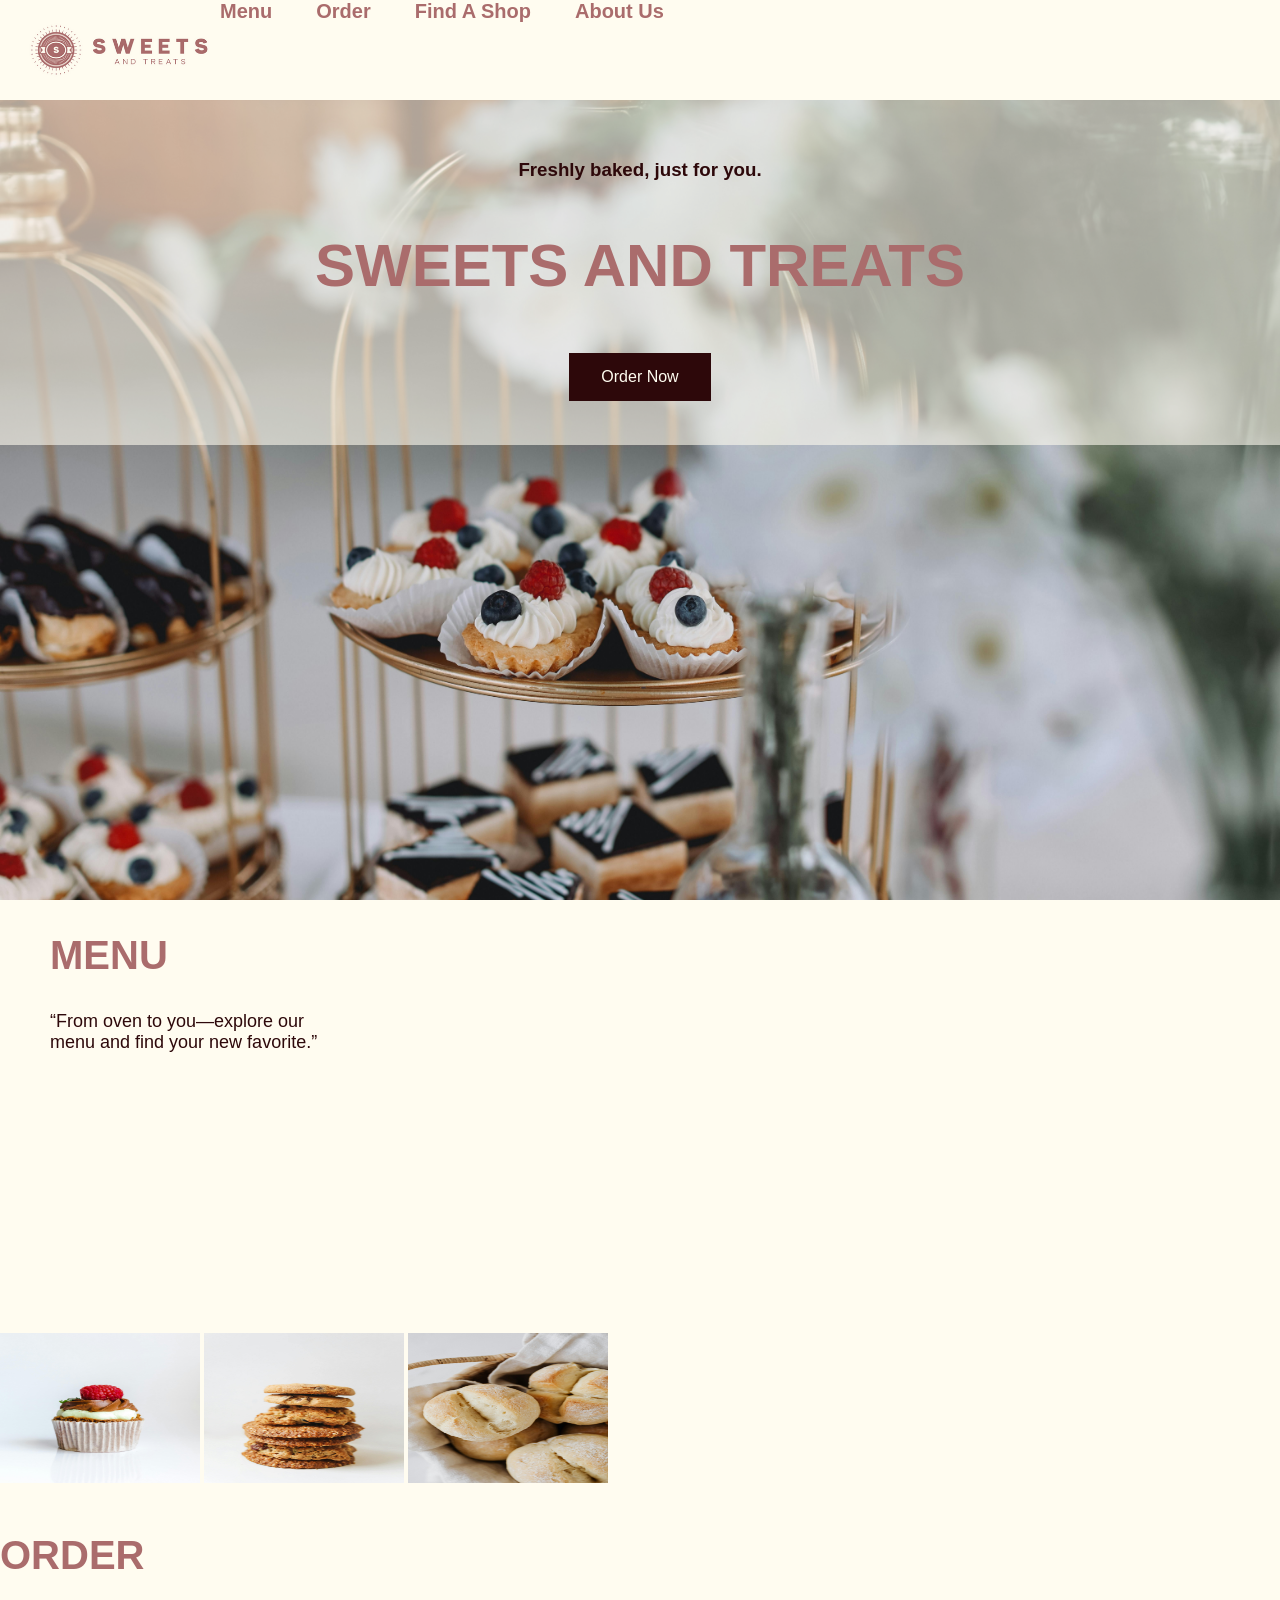
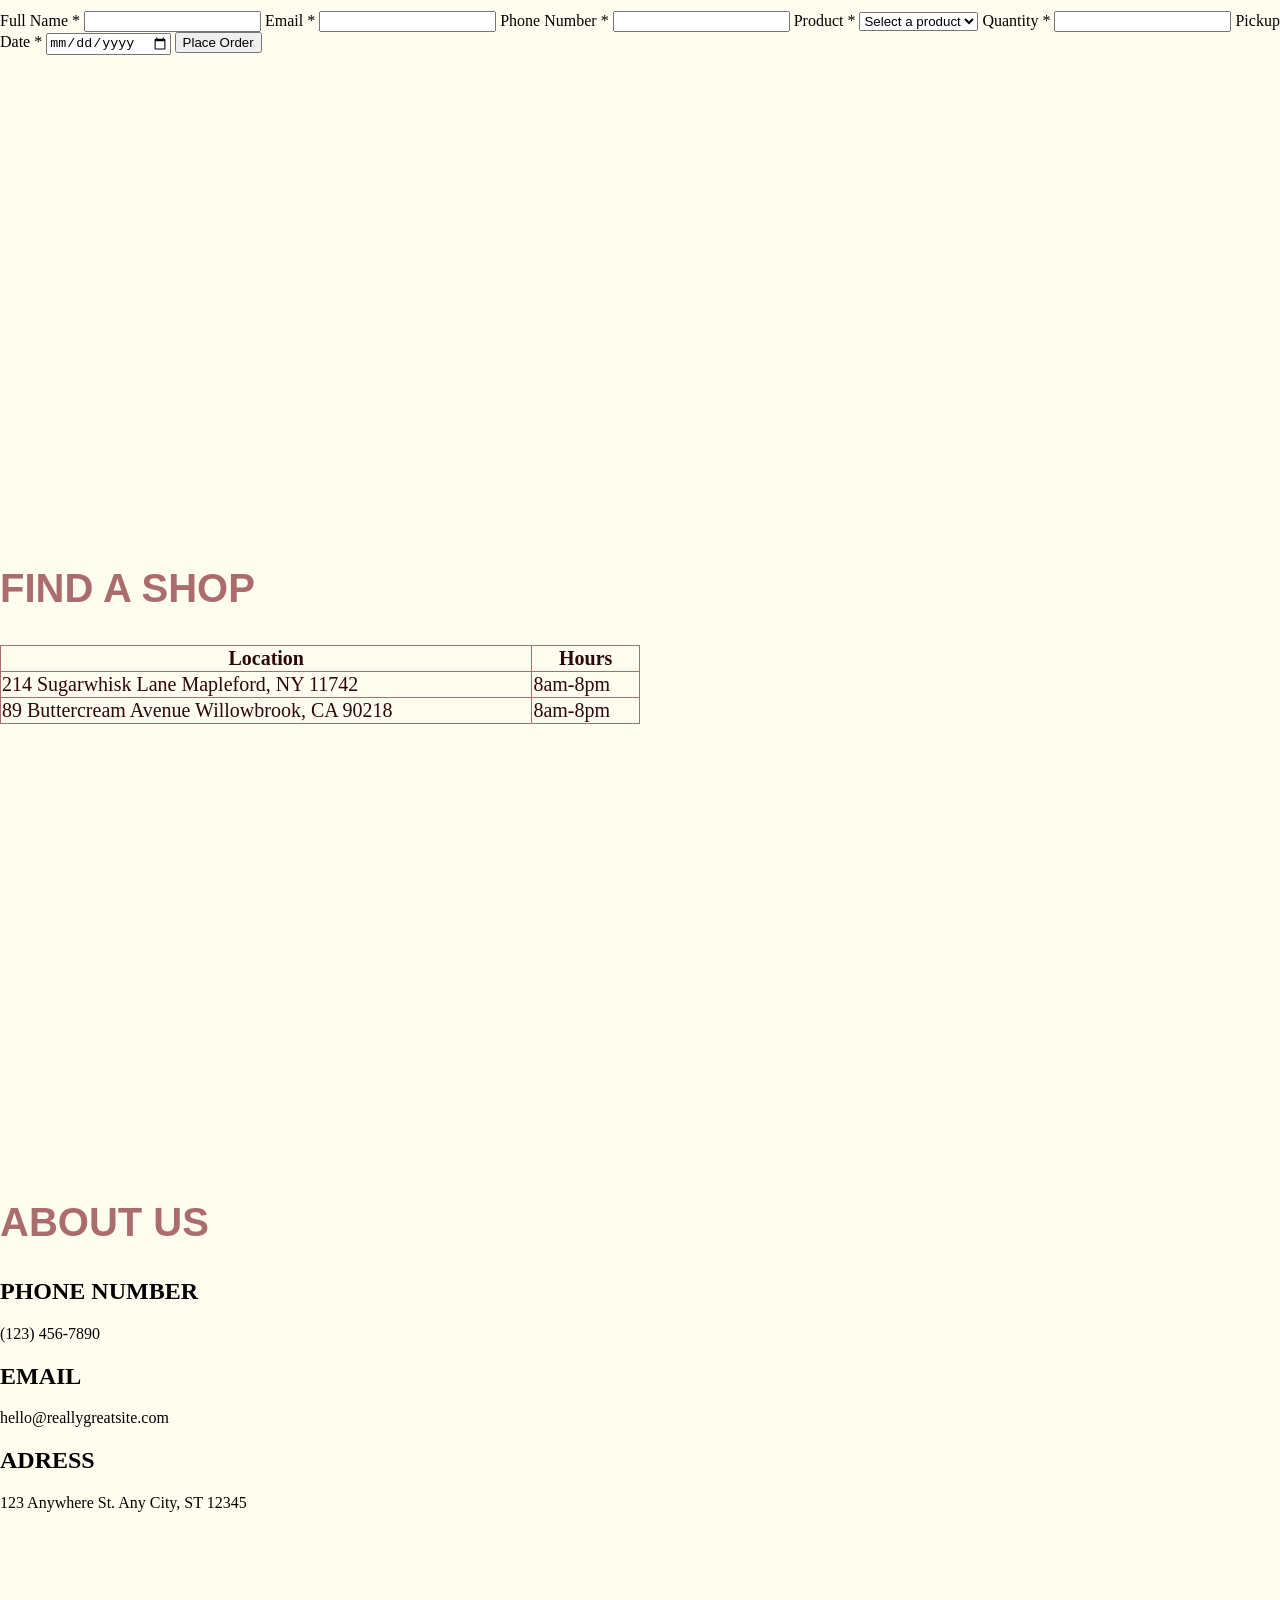
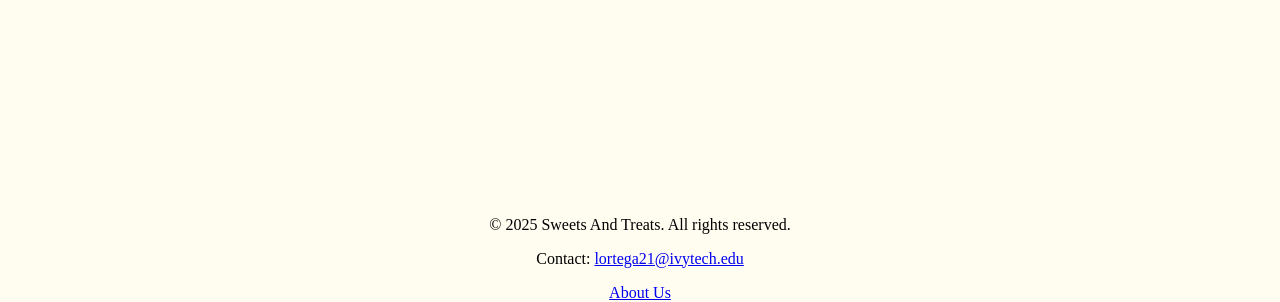
==== index.html @ b0b863c4 "Update index.html" ====
<!DOCTYPE html>
<html>
<head>
   <title>Sweets And Treats</title>
   <link rel="stylesheet" type="text/css" href="styles.css">
   <script src="script.js" defer></script>
</head>
<body>
   <header>
      <nav>
         <div class="topnav">
            <div class="logoContainer">
               <a class="active" href="#home">
                  <img src="logo.png" alt="Sweets and Treats Logo">
               </a>
            </div>
            <div class="navLinks">
               <a href="#menu">Menu</a>
               <a href="#order">Order</a>
               <a href="#shop">Find A Shop</a>
               <a href="#about">About Us</a>
            </div>
         </div> 
      </nav>
   </header>
   <main>
      <div class="homeBackground">
         <div class="homeContent">
            <section id="home" class="home">
               <h3>Freshly baked, just for you.</h3>
               <h1>SWEETS AND TREATS</h1>
               <a href="#order">
                <button type="button">Order Now</button>
               </a>
            </section>
         </div>
      </div>
      <div class="menuBackground">
         <section id="menu" class="menu">
            <div class="menuText">
               <h1>MENU</h1>
               <p>“From oven to you—explore our menu and find your new favorite.”</p>
            </div>
            <div class="imgMenu">
               <img src="cupcake.jpg" alt="Cupcake">
               <img src="cookies.jpg" alt="Cookies">
               <img src="pastries.jpg" alt="Pastries">
            </div>
         </section>
      </div>
      <div class="orderBackground">
         <section id="order" class="order">
            <h1>ORDER</h1>
         <section>
             <form>
               <label>
                  Full Name *
                  <input type="text" id="name" />
                  <small class="error"></small>
              </label>

              <label>
             Email *
             <input type="email" id="email" />
             <small class="error"></small>
              </label>

              <label>
             Phone Number *
             <input type="tel" id="phone" />
             <small class="error"></small>
              </label>

              <label>
             Product *
             <select id="product">
               <option value="">Select a product</option>
               <option value="cake">Cake</option>
               <option value="cupcakes">Cupcakes</option>
               <option value="bread">Bread</option>
             </select>
             <small class="error"></small>
              </label>

              <label>
            Quantity *
             <input type="number" id="quantity" min="1" />
             <small class="error"></small>
              </label>

              <label>
             Pickup Date *
             <input type="date" id="pickupDate" />
             <small class="error"></small>
              </label>

              <button type="submit">Place Order</button>
            </form> 
         </section>
         </section>
      </div>
      <div class="shopBackground">
         <section id="shop" class="shop">
            <h1>FIND A SHOP</h1>
            <table>
              <tr>
                <th>Location</th>
                <th>Hours</th>
              </tr>
              <tr>
                <td>214 Sugarwhisk Lane Mapleford, NY 11742</td>
                <td>8am-8pm</td>
              </tr>
              <tr>
                <td>89 Buttercream Avenue Willowbrook, CA 90218</td>
                <td>8am-8pm</td>
              </tr>
            </table>
         </section>
      </div>
      <div class="aboutBackground">
         <section id="about" class="about">
            <div class="aboutContent">
               <h1>ABOUT US</h1>
               <h2>PHONE NUMBER</h2>
               <p>(123) 456-7890</p>
               <h2>EMAIL</h2>
               <p>hello@reallygreatsite.com</p>
               <h2>ADRESS</h2>
               <p>123 Anywhere St. Any City, ST 12345</p>
            </div>
         </section>
      </div>
   </main>
   <footer>
      <p>&copy; 2025 Sweets And Treats. All rights reserved.</p>
      <p>Contact: <a href="mailto:lortega21@ivytech.edu">lortega21@ivytech.edu</a></p>
      <a href="#about">About Us</a>
   </footer>
</body>
</html>
---- styles.css ----
html, body{
  margin: 0;
  padding: 0;
  background-color: #FFFCF0;
}
.topnav {
  background-color: #FFFCF0;
  overflow: hidden;
  display: flex;
  position: sticky;
  top: 0;
}
.logoContainer{
  margin: 0;
  padding: 0;
  height: 100px;
  width: 200px;
  background-color: #FFFCF0;
}
.logoContainer img {
  width: 100%;
  height: 100%;
  object-fit: contain;
}
.navbarLinks{
  text-align: center;
  background-color: black;
}
.topnav a {
  justify-content: center;
  color: #AA6C6C;
  text-align: center;
  padding: 40px 20px;
  text-decoration: none;
  font-size: 20px;
  font-family: Arial;
  font-weight: bold;
}
.imgMenu img {
  width: 200px;
  height: 150px;
}
h1{
  color: #AA6C6C;
  font-family: Arial;
  font-size: 40px;
}
.homeBackground {
  background-image: url("background.jpg");
  background-repeat: no-repeat;
  background-size: cover;
  height: 800px;
}
.homeContent{
  background-color: RGB(255, 252, 240, 0.6);
  text-align: center;
  padding-top: 40px;
  padding-bottom: 40px;
}
.homeContent h1{
  font-size: 60px;
}
.homeContent h2{
  font-family: Arial;
  color: #AA6C6C;
}
.homeContent h3{
  color: #2D080A;
  font-family: Arial;
}
.homeContent button{
  background-color: #2D080A;
  border: none;
  color: #FFFCF0;
  padding: 15px 32px;
  text-align: center;
  text-decoration: none;
  display: inline-block;
  font-size: 16px;
  margin: 4px 2px;
  cursor: pointer;
}
.menuBackground{
  height: 600px;
  background-color: #FFFCF0;
  display: flex;
  top-margin: 20px;
}
.menuText{
  background-color: #FFFCF0;
  height: 400px;
  width: 300px;
  margin-left: 50px;
}
.menuText p{
  font-size: 18px;
  font-family: arial;
  color: #2D080A;
}
.imgMenu{
  display: inline-block;
}
.orderBackground{
  height: 600px;
  background-color: #FFFCF0;
}
.error {
  color: #c0392b;
  font-size: 0.8rem;
}

.invalid {
  border: 2px solid #c0392b;
}
.shopBackground{
  height: 600px;
  background-color: #FFFCF0;
  align-items: center;
}
table, th, td {
  border: 1px solid #AA6C6C;
  border-collapse: collapse;
}
table{
  width: 50%;
  font-famliy: arial;
  font-size: 20px;
  color: #2D080A;
}
.aboutBackground{
  height: 600px;
  background-color: #FFFCF0;
}
footer{
  text-align: center;
}
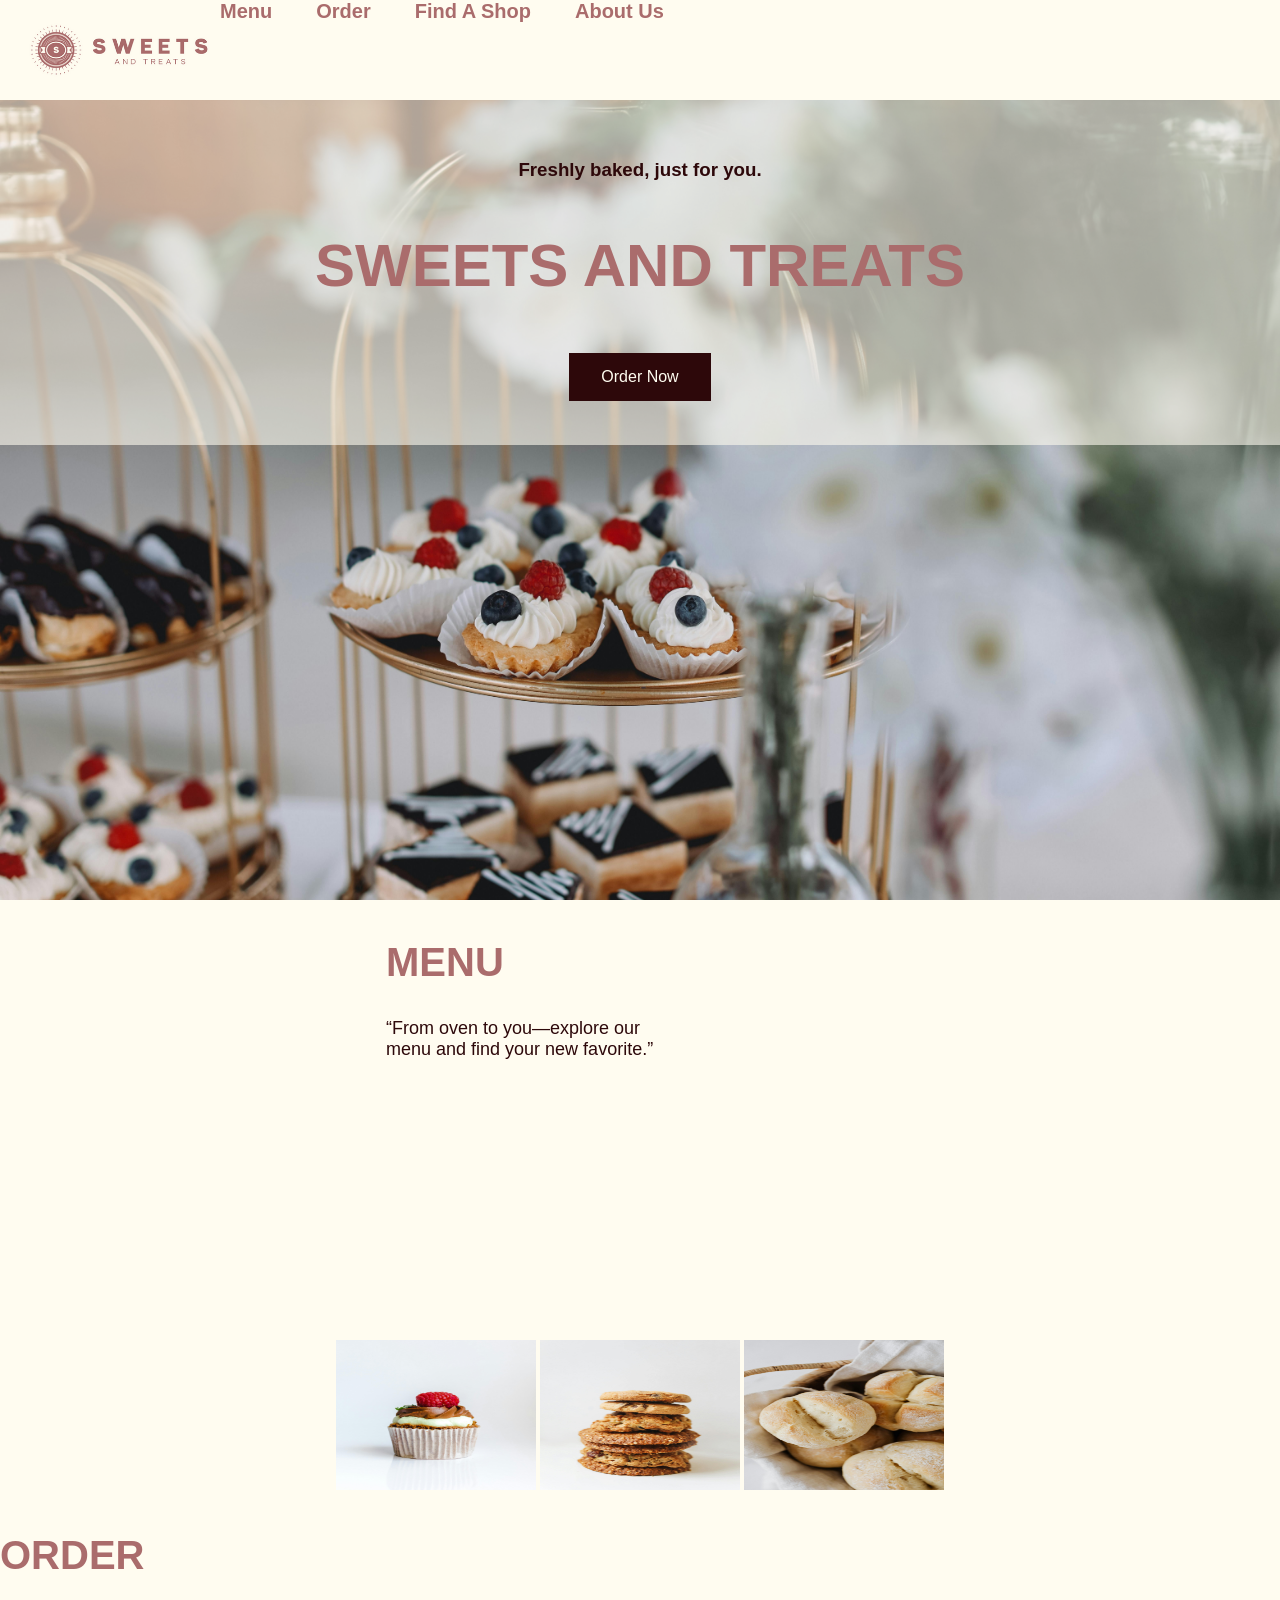
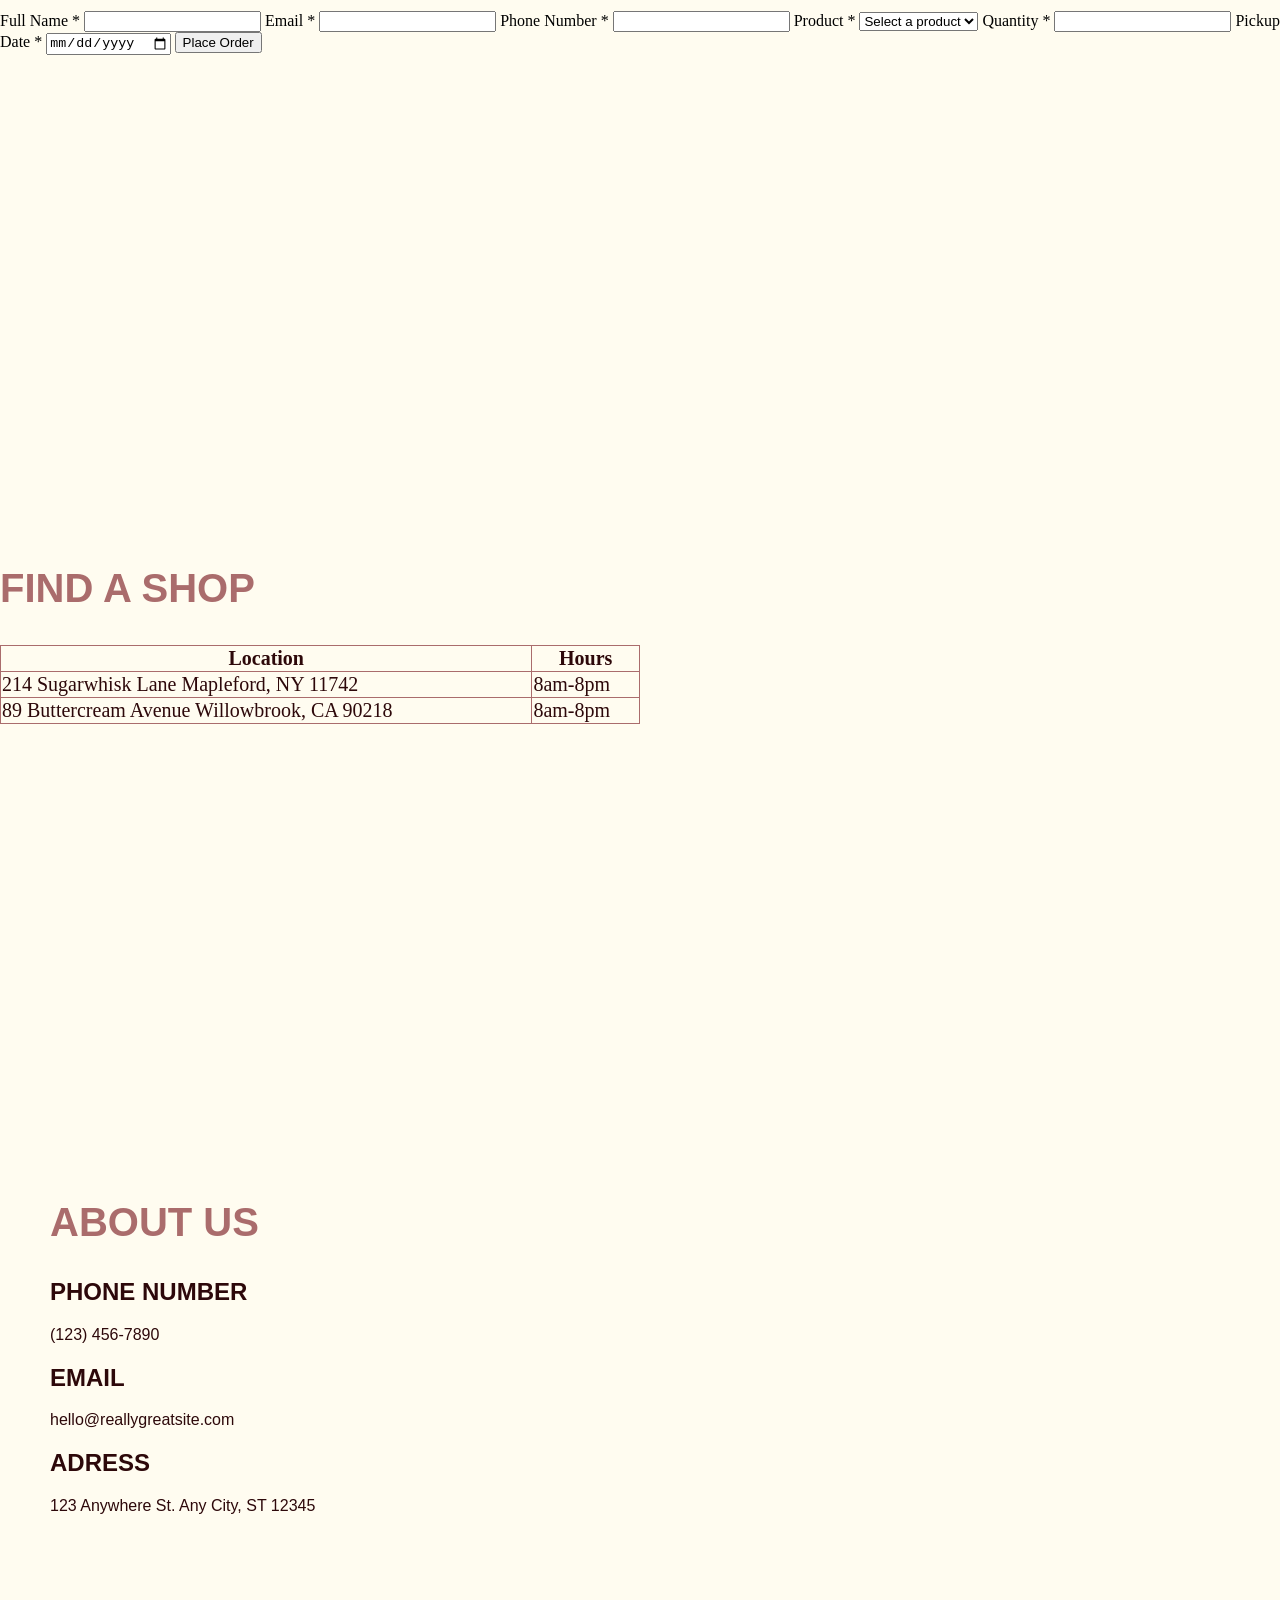
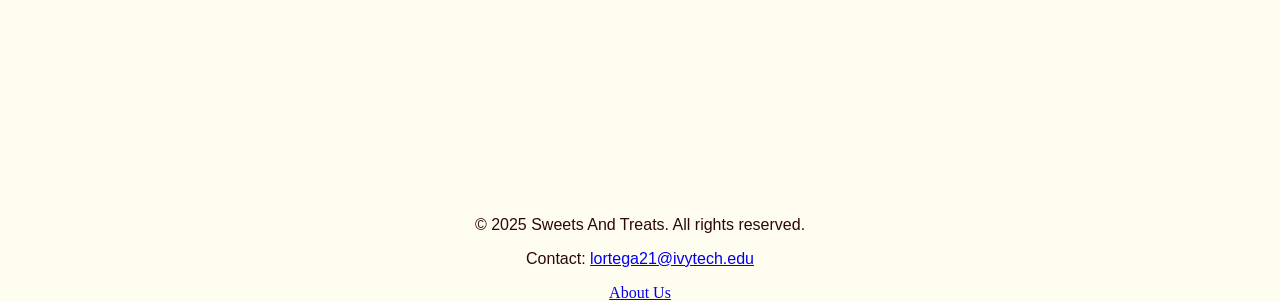
==== commit 1477064e: "Update index.html" ====
--- a/index.html
+++ b/index.html
@@ -49,55 +49,57 @@
          </section>
       </div>
       <div class="orderBackground">
-         <section id="order" class="order">
-            <h1>ORDER</h1>
-         <section>
-             <form>
-               <label>
-                  Full Name *
-                  <input type="text" id="name" />
-                  <small class="error"></small>
-              </label>
+         <div class="orderContent">
+            <section id="order" class="order">
+               <h1>ORDER</h1>
+            <section>
+                <form>
+                  <label>
+                     Full Name *
+                     <input type="text" id="name" />
+                     <small class="error"></small>
+                 </label>
 
-              <label>
-             Email *
-             <input type="email" id="email" />
-             <small class="error"></small>
-              </label>
+                 <label>
+                Email *
+                <input type="email" id="email" />
+                <small class="error"></small>
+                 </label>
 
-              <label>
-             Phone Number *
-             <input type="tel" id="phone" />
-             <small class="error"></small>
-              </label>
+                 <label>
+                Phone Number *
+                <input type="tel" id="phone" />
+                <small class="error"></small>
+                 </label>
 
-              <label>
-             Product *
-             <select id="product">
-               <option value="">Select a product</option>
-               <option value="cake">Cake</option>
-               <option value="cupcakes">Cupcakes</option>
-               <option value="bread">Bread</option>
-             </select>
-             <small class="error"></small>
-              </label>
+                 <label>
+                Product *
+                <select id="product">
+                  <option value="">Select a product</option>
+                  <option value="cake">Cake</option>
+                  <option value="cupcakes">Cupcakes</option>
+                  <option value="bread">Bread</option>
+                </select>
+                <small class="error"></small>
+                 </label>
 
-              <label>
-            Quantity *
-             <input type="number" id="quantity" min="1" />
-             <small class="error"></small>
-              </label>
+                 <label>
+               Quantity *
+                <input type="number" id="quantity" min="1" />
+                <small class="error"></small>
+                 </label>
 
-              <label>
-             Pickup Date *
-             <input type="date" id="pickupDate" />
-             <small class="error"></small>
-              </label>
+                 <label>
+                Pickup Date *
+                <input type="date" id="pickupDate" />
+                <small class="error"></small>
+                 </label>
 
-              <button type="submit">Place Order</button>
-            </form> 
-         </section>
-         </section>
+                 <button type="submit">Place Order</button>
+               </form> 
+            </section>
+            </section>
+         </div>
       </div>
       <div class="shopBackground">
          <section id="shop" class="shop">
--- a/styles.css
+++ b/styles.css
@@ -84,6 +84,8 @@
   height: 600px;
   background-color: #FFFCF0;
   display: flex;
+  justify-content: center;
+  align-items: center;
   top-margin: 20px;
 }
 .menuText{
@@ -131,6 +133,13 @@
   height: 600px;
   background-color: #FFFCF0;
 }
+.aboutContent{
+  margin-left: 50px;
+}
+.aboutContent h2, p{
+  font-family: arial;
+  color: #2D080A;
+}
 footer{
   text-align: center;
 }
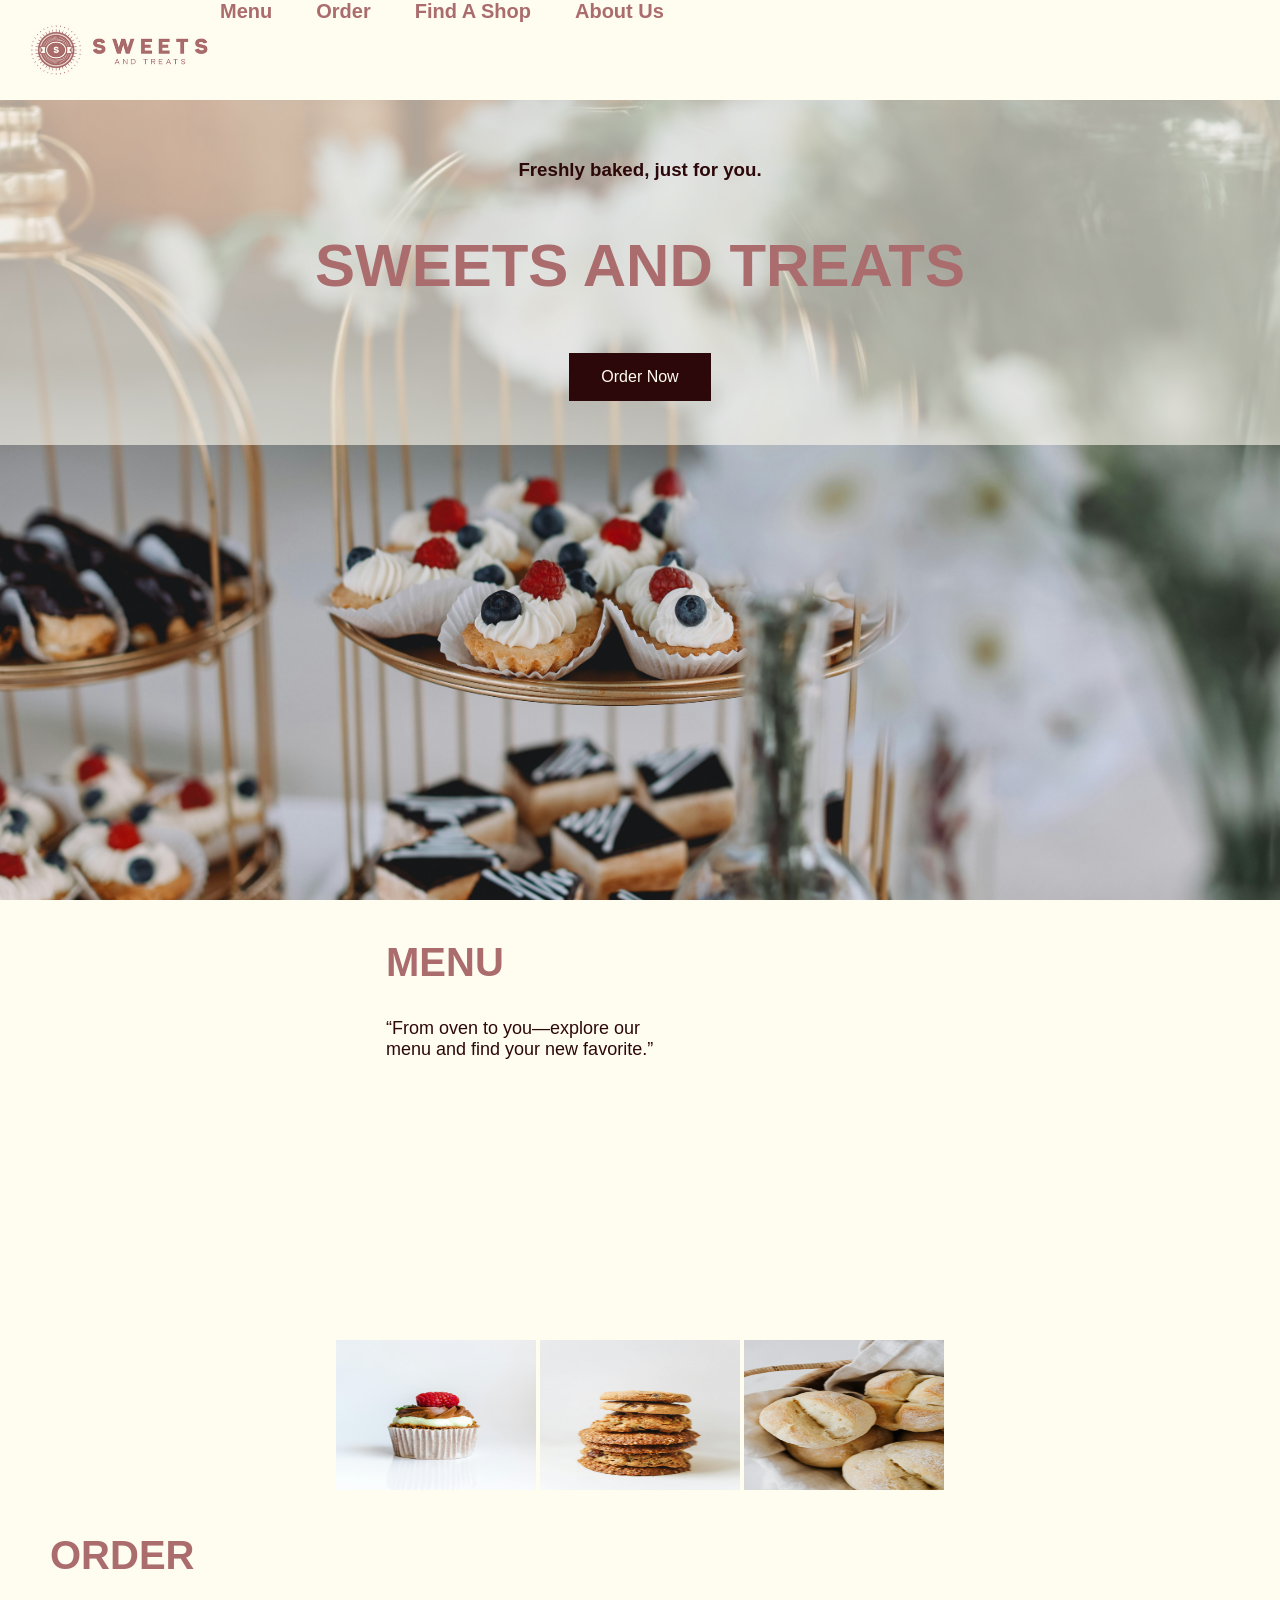
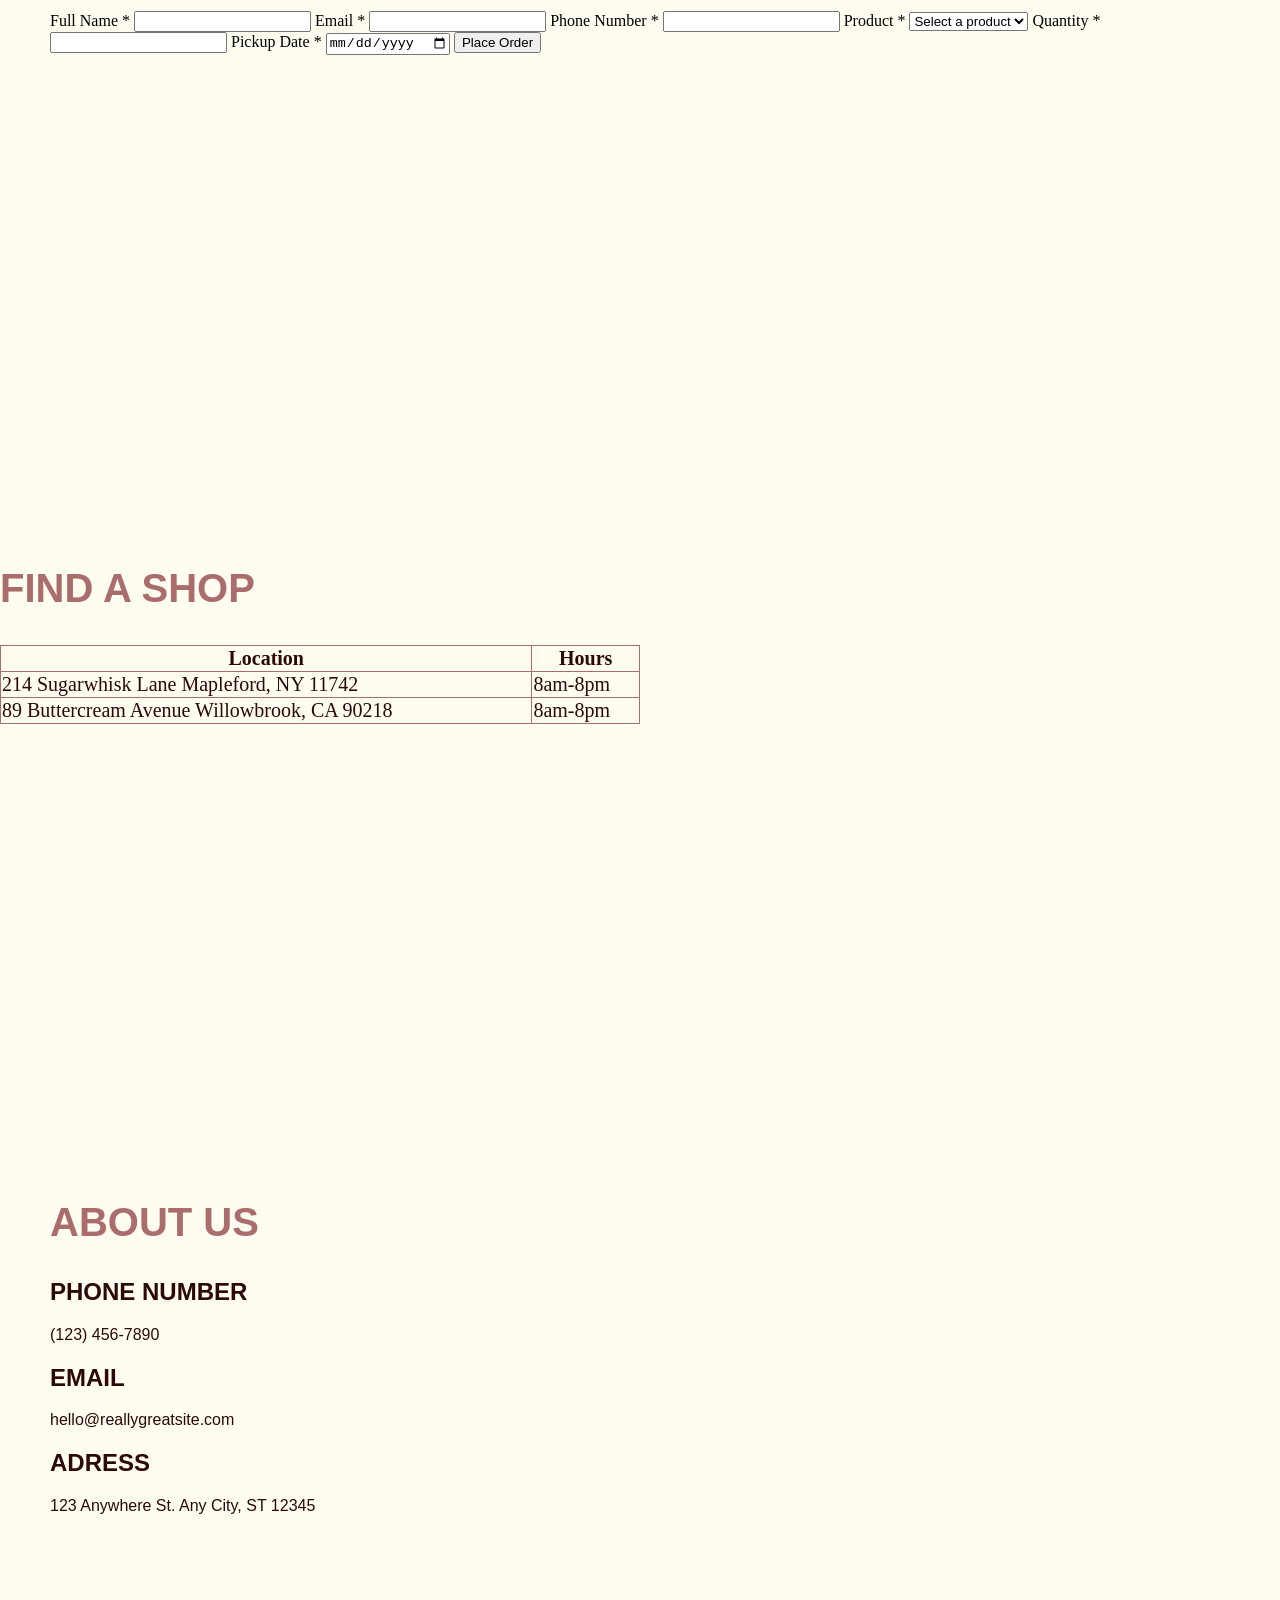
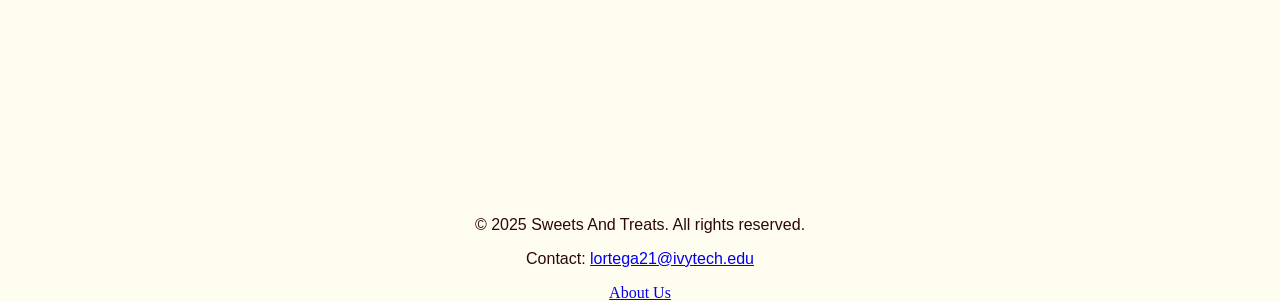
==== commit e2c281d6: "Update index.html" ====
--- a/index.html
+++ b/index.html
@@ -102,23 +102,25 @@
          </div>
       </div>
       <div class="shopBackground">
-         <section id="shop" class="shop">
-            <h1>FIND A SHOP</h1>
-            <table>
-              <tr>
-                <th>Location</th>
-                <th>Hours</th>
-              </tr>
-              <tr>
-                <td>214 Sugarwhisk Lane Mapleford, NY 11742</td>
-                <td>8am-8pm</td>
-              </tr>
-              <tr>
-                <td>89 Buttercream Avenue Willowbrook, CA 90218</td>
-                <td>8am-8pm</td>
-              </tr>
-            </table>
-         </section>
+         <div class="shopContent">
+            <section id="shop" class="shop">
+               <h1>FIND A SHOP</h1>
+               <table>
+                 <tr>
+                   <th>Location</th>
+                   <th>Hours</th>
+                 </tr>
+                 <tr>
+                   <td>214 Sugarwhisk Lane Mapleford, NY 11742</td>
+                   <td>8am-8pm</td>
+                 </tr>
+                 <tr>
+                   <td>89 Buttercream Avenue Willowbrook, CA 90218</td>
+                   <td>8am-8pm</td>
+                 </tr>
+               </table>
+            </section>
+         </div>
       </div>
       <div class="aboutBackground">
          <section id="about" class="about">
--- a/styles.css
+++ b/styles.css
@@ -106,6 +106,9 @@
   height: 600px;
   background-color: #FFFCF0;
 }
+.orderContent{
+  margin-left: 50px;
+}
 .error {
   color: #c0392b;
   font-size: 0.8rem;
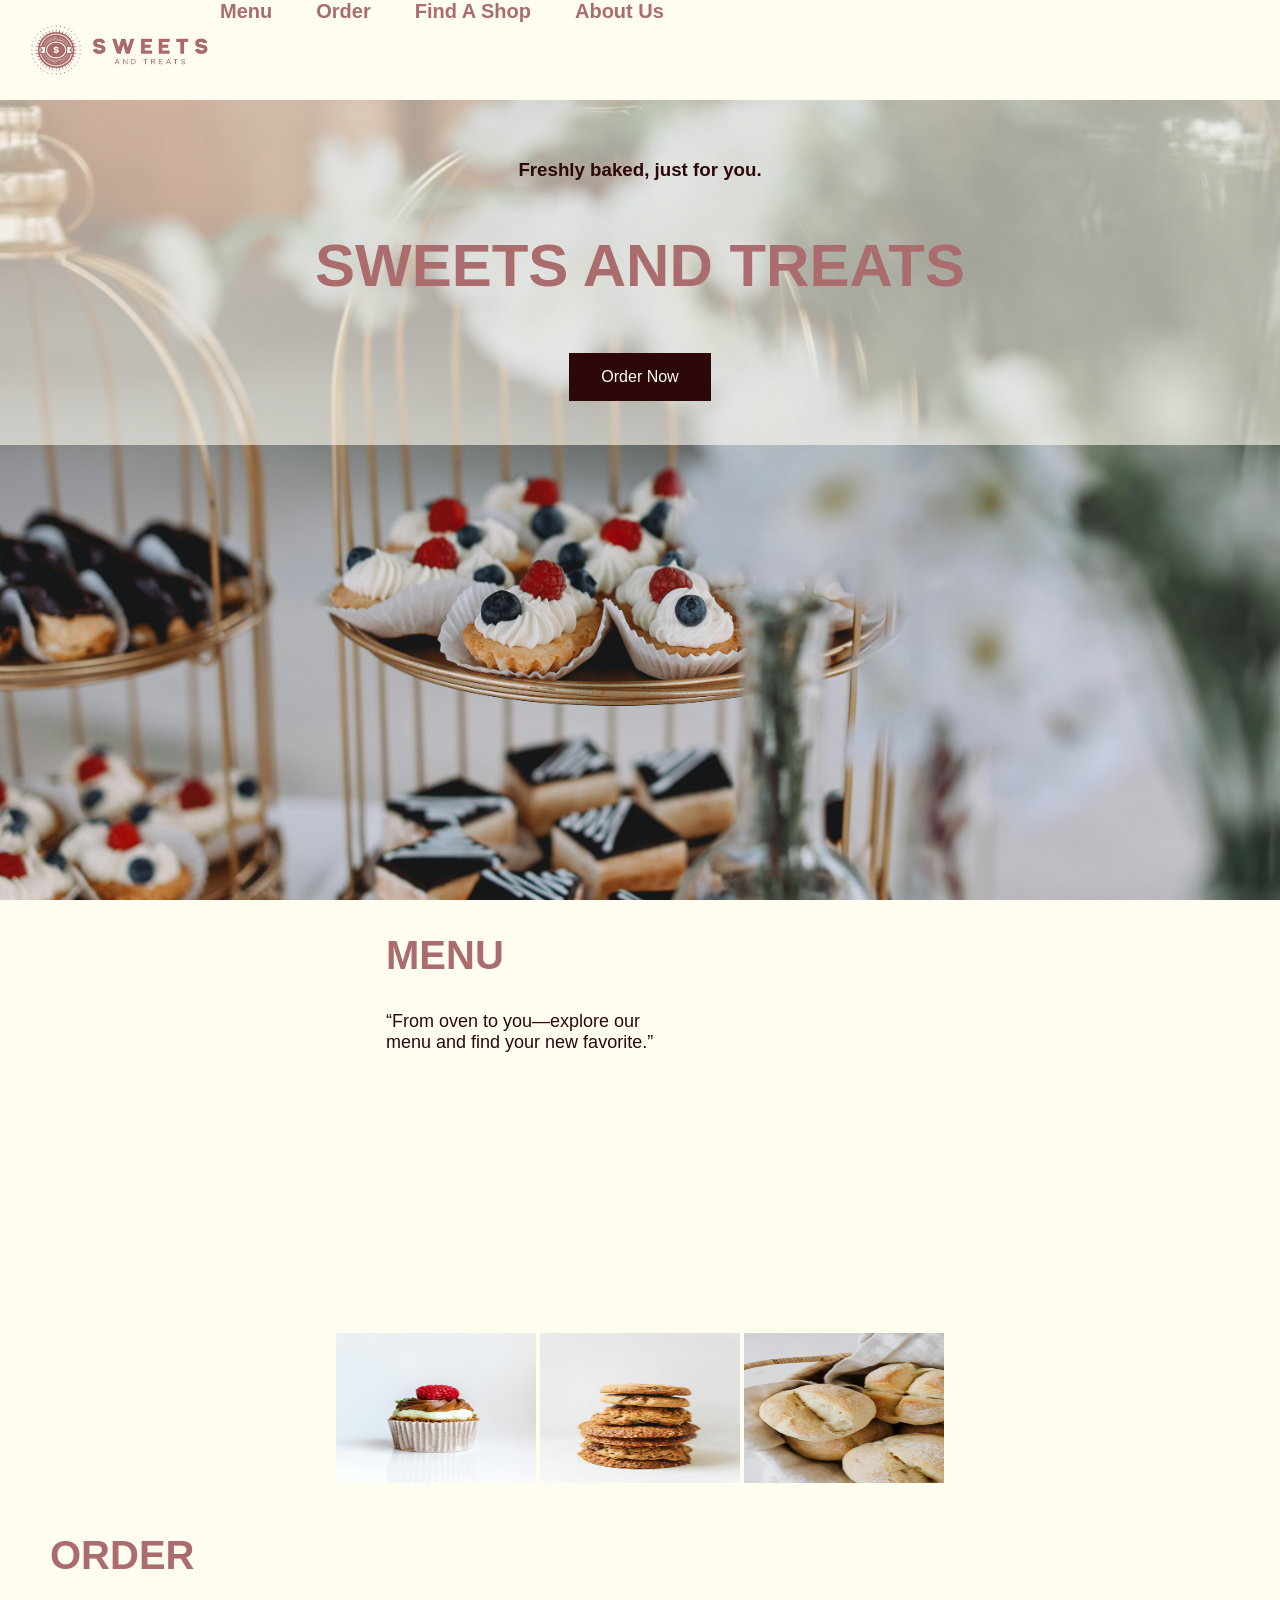
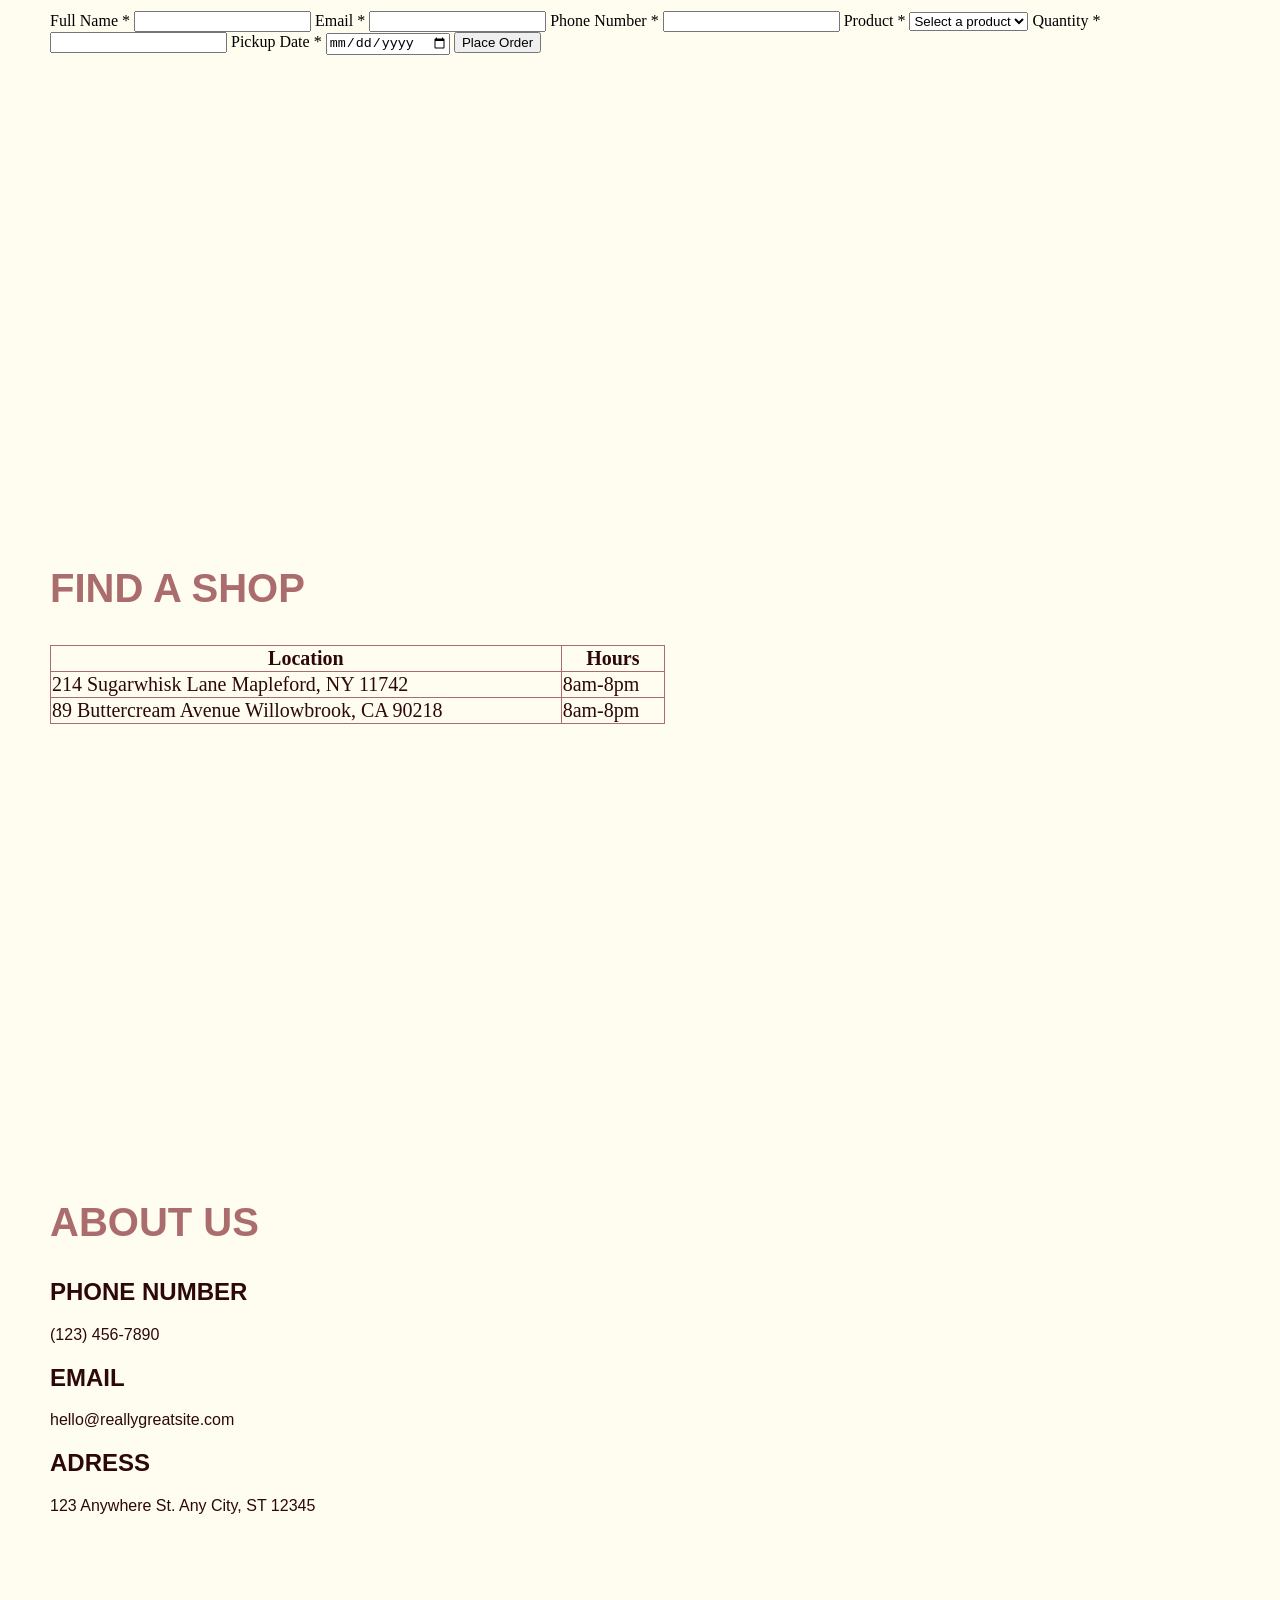
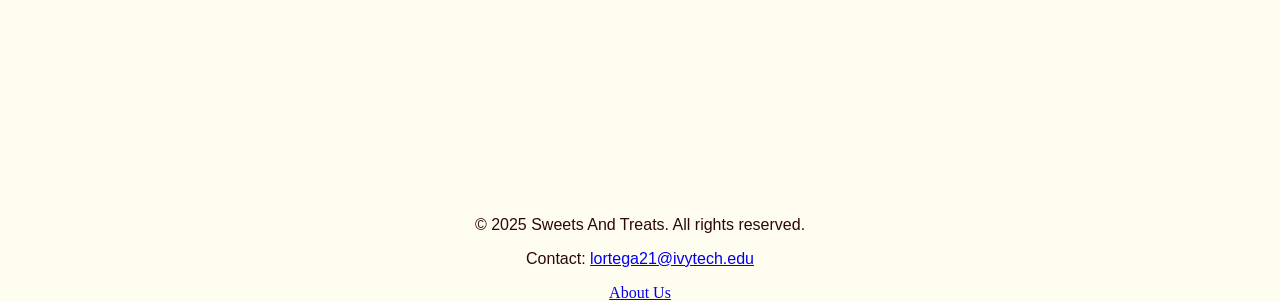
==== commit 724729ba: "Update index.html" ====
--- a/index.html
+++ b/index.html
@@ -54,26 +54,19 @@
                <h1>ORDER</h1>
             <section>
                 <form>
-                  <label>
-                     Full Name *
-                     <input type="text" id="name" />
-                     <small class="error"></small>
-                 </label>
-
-                 <label>
-                Email *
-                <input type="email" id="email" />
-                <small class="error"></small>
-                 </label>
-
-                 <label>
-                Phone Number *
+                  <label>Full Name *</label>
+                  <input type="text" id="name" />
+                  <small class="error"></small>
+                 
+                 <label>Email *</label>
+                  <input type="email" id="email" />
+                  <small class="error"></small>
+                
+                 <label>Phone Number *</label>
                 <input type="tel" id="phone" />
                 <small class="error"></small>
-                 </label>
-
-                 <label>
-                Product *
+                 
+                 <label>Product *</label>
                 <select id="product">
                   <option value="">Select a product</option>
                   <option value="cake">Cake</option>
@@ -81,19 +74,14 @@
                   <option value="bread">Bread</option>
                 </select>
                 <small class="error"></small>
-                 </label>
-
-                 <label>
-               Quantity *
+                 
+                 <label>Quantity *</label>
                 <input type="number" id="quantity" min="1" />
                 <small class="error"></small>
-                 </label>
 
-                 <label>
-                Pickup Date *
+                 <label>Pickup Date *</label>
                 <input type="date" id="pickupDate" />
                 <small class="error"></small>
-                 </label>
 
                  <button type="submit">Place Order</button>
                </form> 
--- a/styles.css
+++ b/styles.css
@@ -85,7 +85,6 @@
   background-color: #FFFCF0;
   display: flex;
   justify-content: center;
-  align-items: center;
   top-margin: 20px;
 }
 .menuText{
@@ -122,6 +121,9 @@
   background-color: #FFFCF0;
   align-items: center;
 }
+.shopContent{
+  margin-left: 50px;
+}
 table, th, td {
   border: 1px solid #AA6C6C;
   border-collapse: collapse;
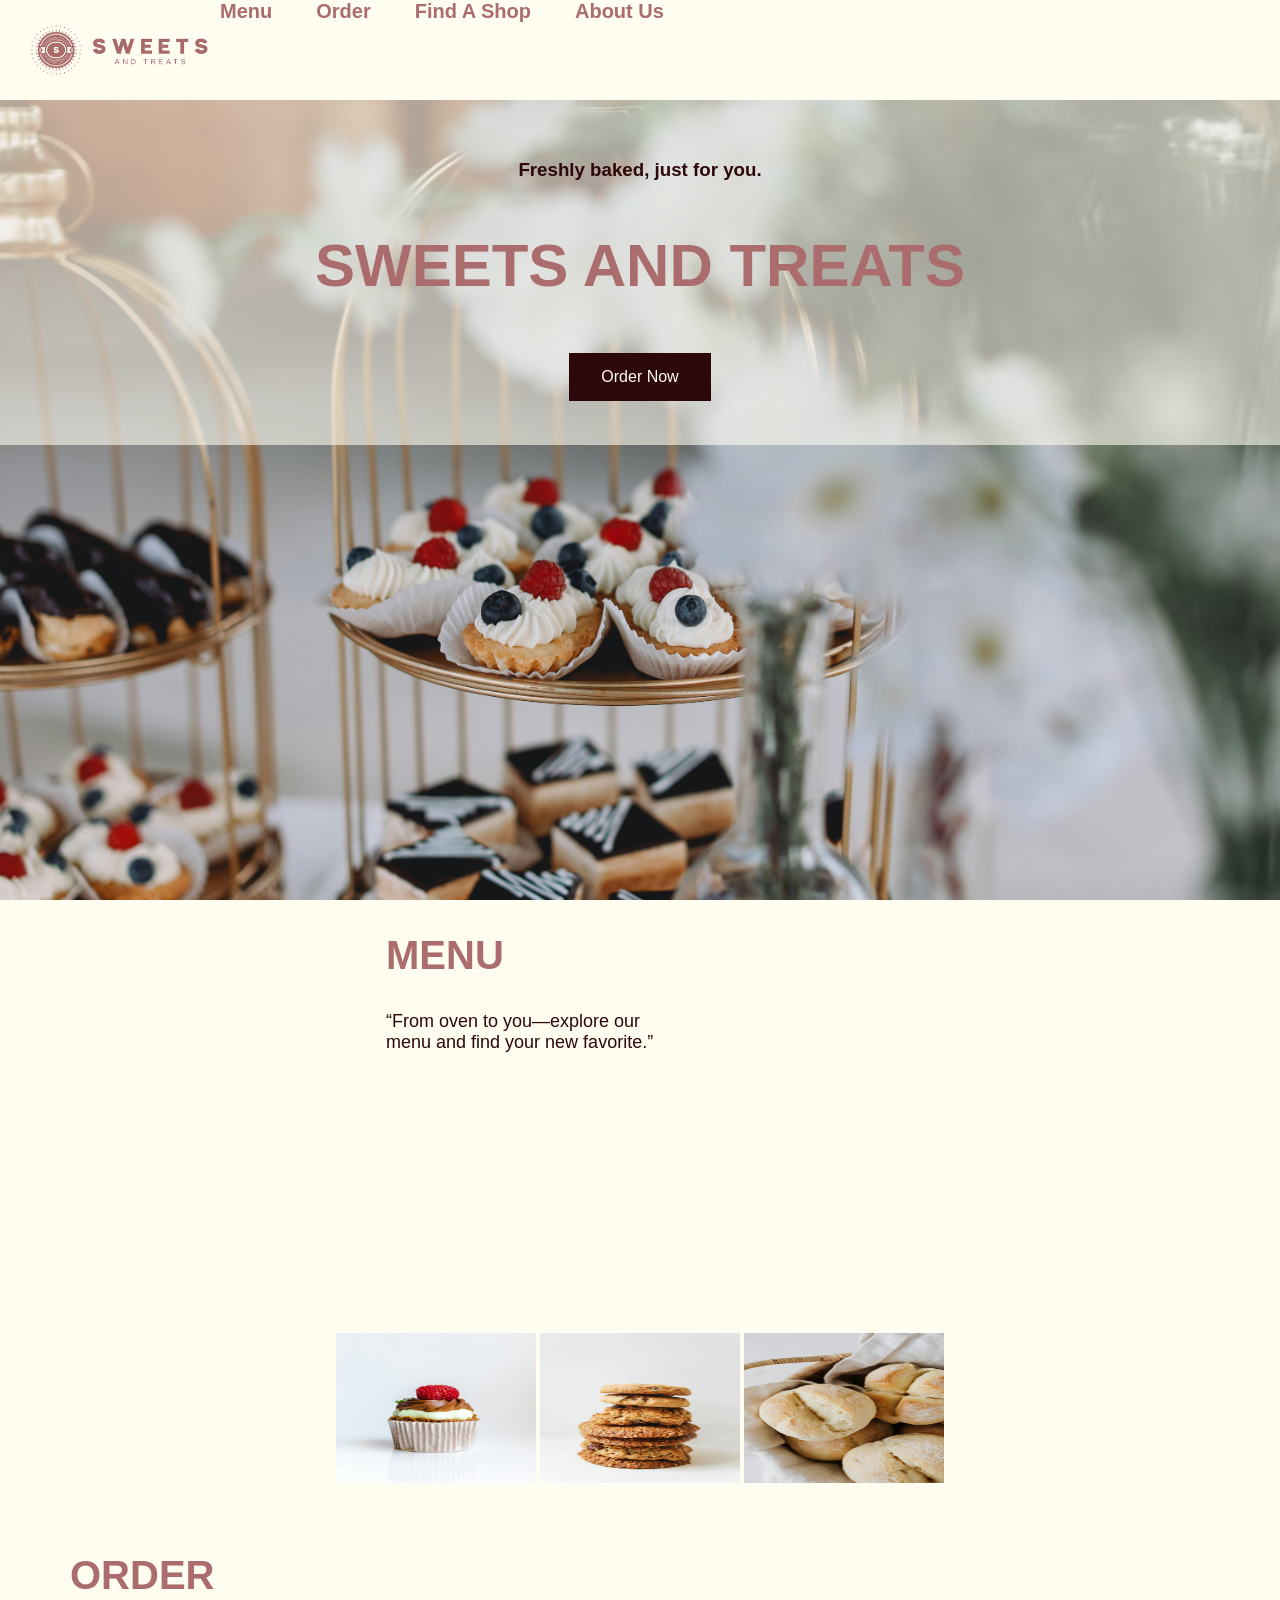
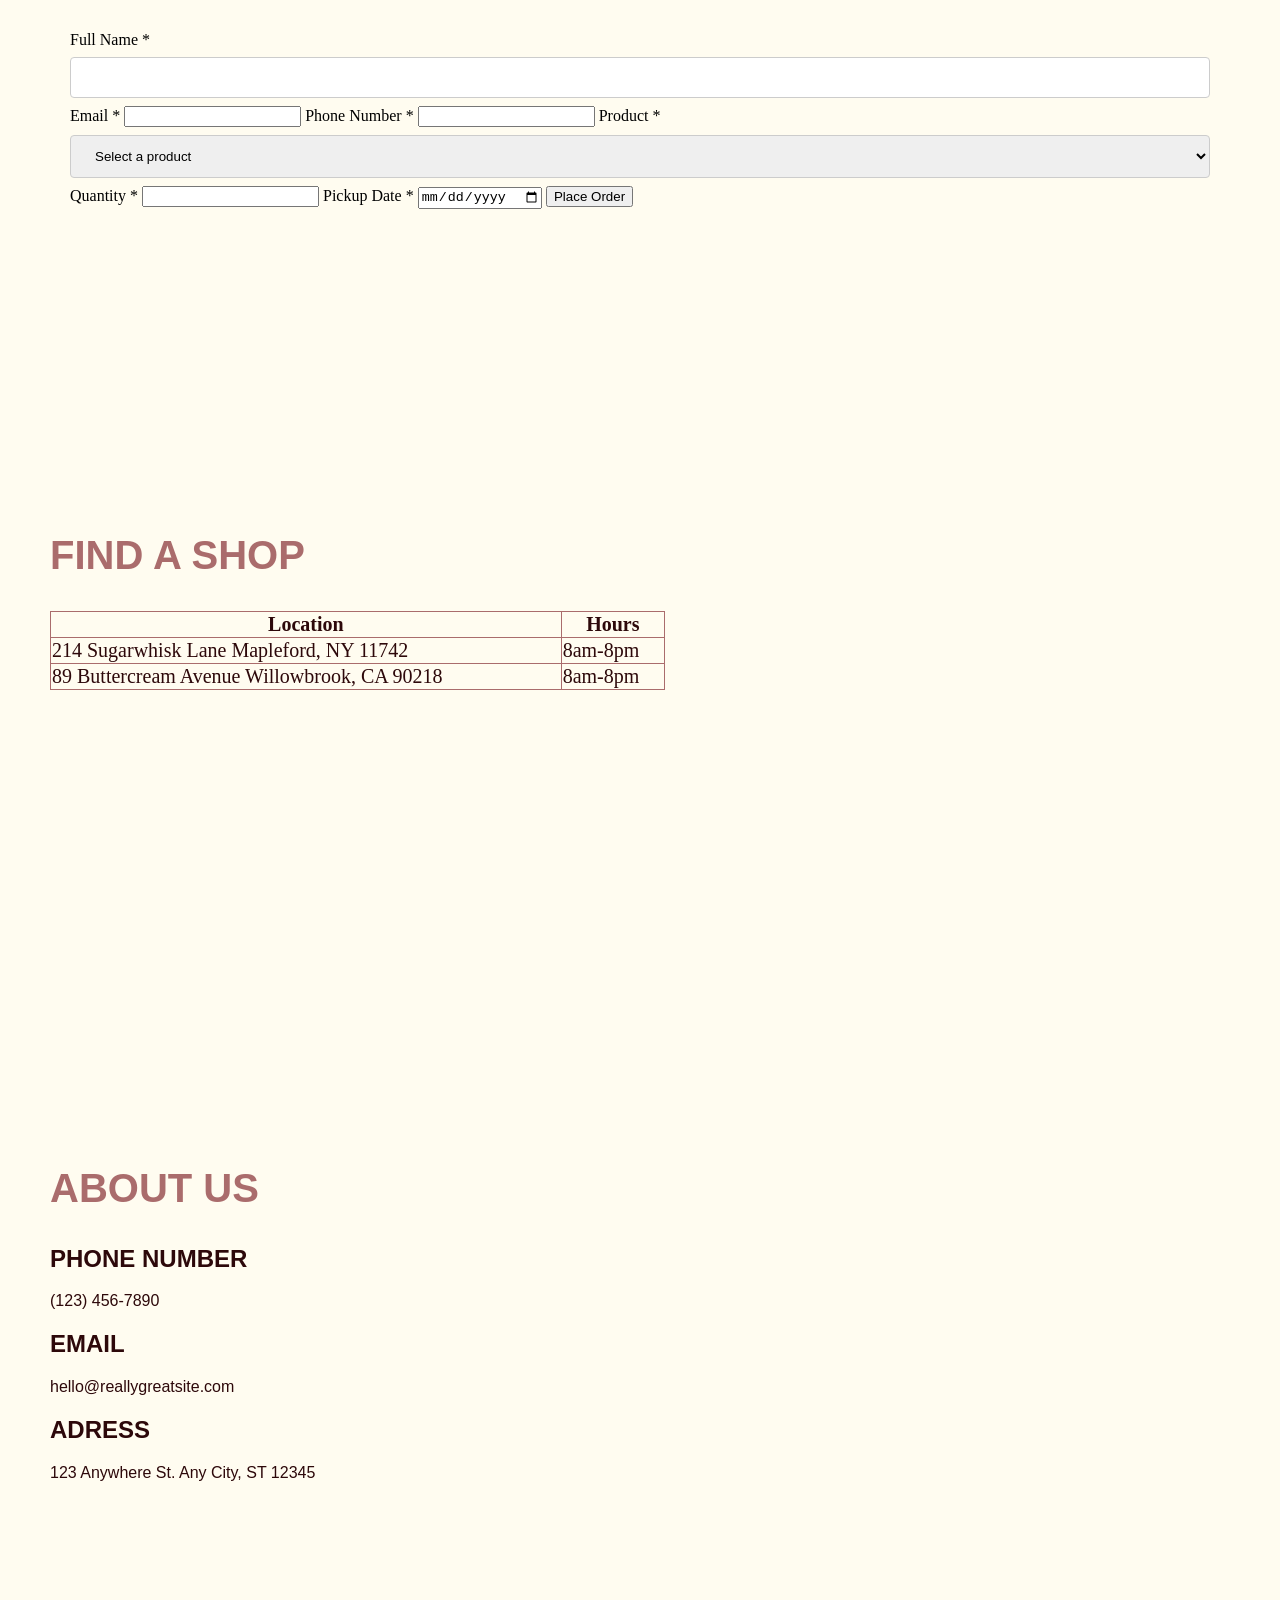
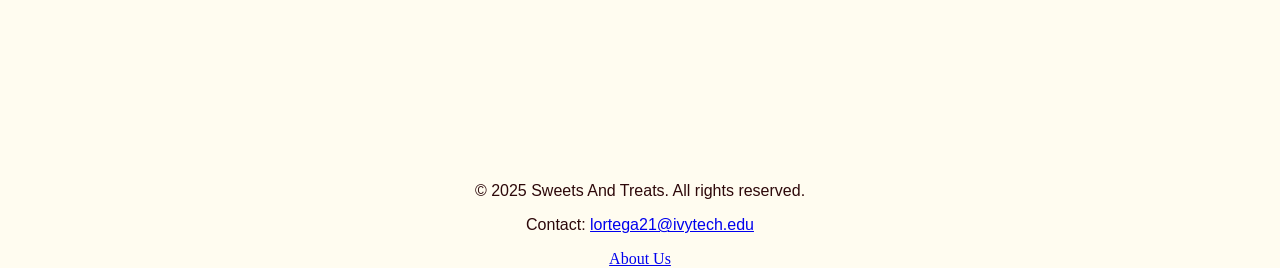
==== commit 538df6f7: "Update index.html" ====
--- a/index.html
+++ b/index.html
@@ -55,35 +55,35 @@
             <section>
                 <form>
                   <label>Full Name *</label>
-                  <input type="text" id="name" />
+                  <input type="text" id="name"/>
+                  <small class="error"></small>
+                   
+                  <label>Email *</label>
+                  <input type="email" id="email"/>
+                  <small class="error"></small>
+                
+                  <label>Phone Number *</label>
+                  <input type="tel" id="phone"/>
                   <small class="error"></small>
                  
-                 <label>Email *</label>
-                  <input type="email" id="email" />
+                  <label>Product *</label>
+                  <select id="product">
+                     <option value="">Select a product</option>
+                     <option value="cake">Cake</option>
+                     <option value="cupcakes">Cupcakes</option>
+                     <option value="bread">Bread</option>
+                  </select>
                   <small class="error"></small>
-                
-                 <label>Phone Number *</label>
-                <input type="tel" id="phone" />
-                <small class="error"></small>
                  
-                 <label>Product *</label>
-                <select id="product">
-                  <option value="">Select a product</option>
-                  <option value="cake">Cake</option>
-                  <option value="cupcakes">Cupcakes</option>
-                  <option value="bread">Bread</option>
-                </select>
-                <small class="error"></small>
-                 
-                 <label>Quantity *</label>
-                <input type="number" id="quantity" min="1" />
-                <small class="error"></small>
+                  <label>Quantity *</label>
+                  <input type="number" id="quantity" min="1"/>
+                  <small class="error"></small>
 
-                 <label>Pickup Date *</label>
-                <input type="date" id="pickupDate" />
-                <small class="error"></small>
+                  <label>Pickup Date *</label>
+                  <input type="date" id="pickupDate"/>
+                  <small class="error"></small>
 
-                 <button type="submit">Place Order</button>
+                  <button type="submit">Place Order</button>
                </form> 
             </section>
             </section>
--- a/styles.css
+++ b/styles.css
@@ -107,12 +107,32 @@
 }
 .orderContent{
   margin-left: 50px;
+  margin-right: 50px;
+  padding: 20px;
+}
+input[type=text], select {
+  width: 100%;
+  padding: 12px 20px;
+  margin: 8px 0;
+  display: block;
+  border: 1px solid #ccc;
+  border-radius: 4px;
+  box-sizing: border-box;
+}
+input[type=submit] {
+  width: 100%;
+  background-color: #2D080A;
+  color: #FFFCF0;
+  padding: 14px 20px;
+  margin: 8px 0;
+  border: none;
+  border-radius: 4px;
+  cursor: pointer;
 }
 .error {
   color: #c0392b;
   font-size: 0.8rem;
 }
-
 .invalid {
   border: 2px solid #c0392b;
 }
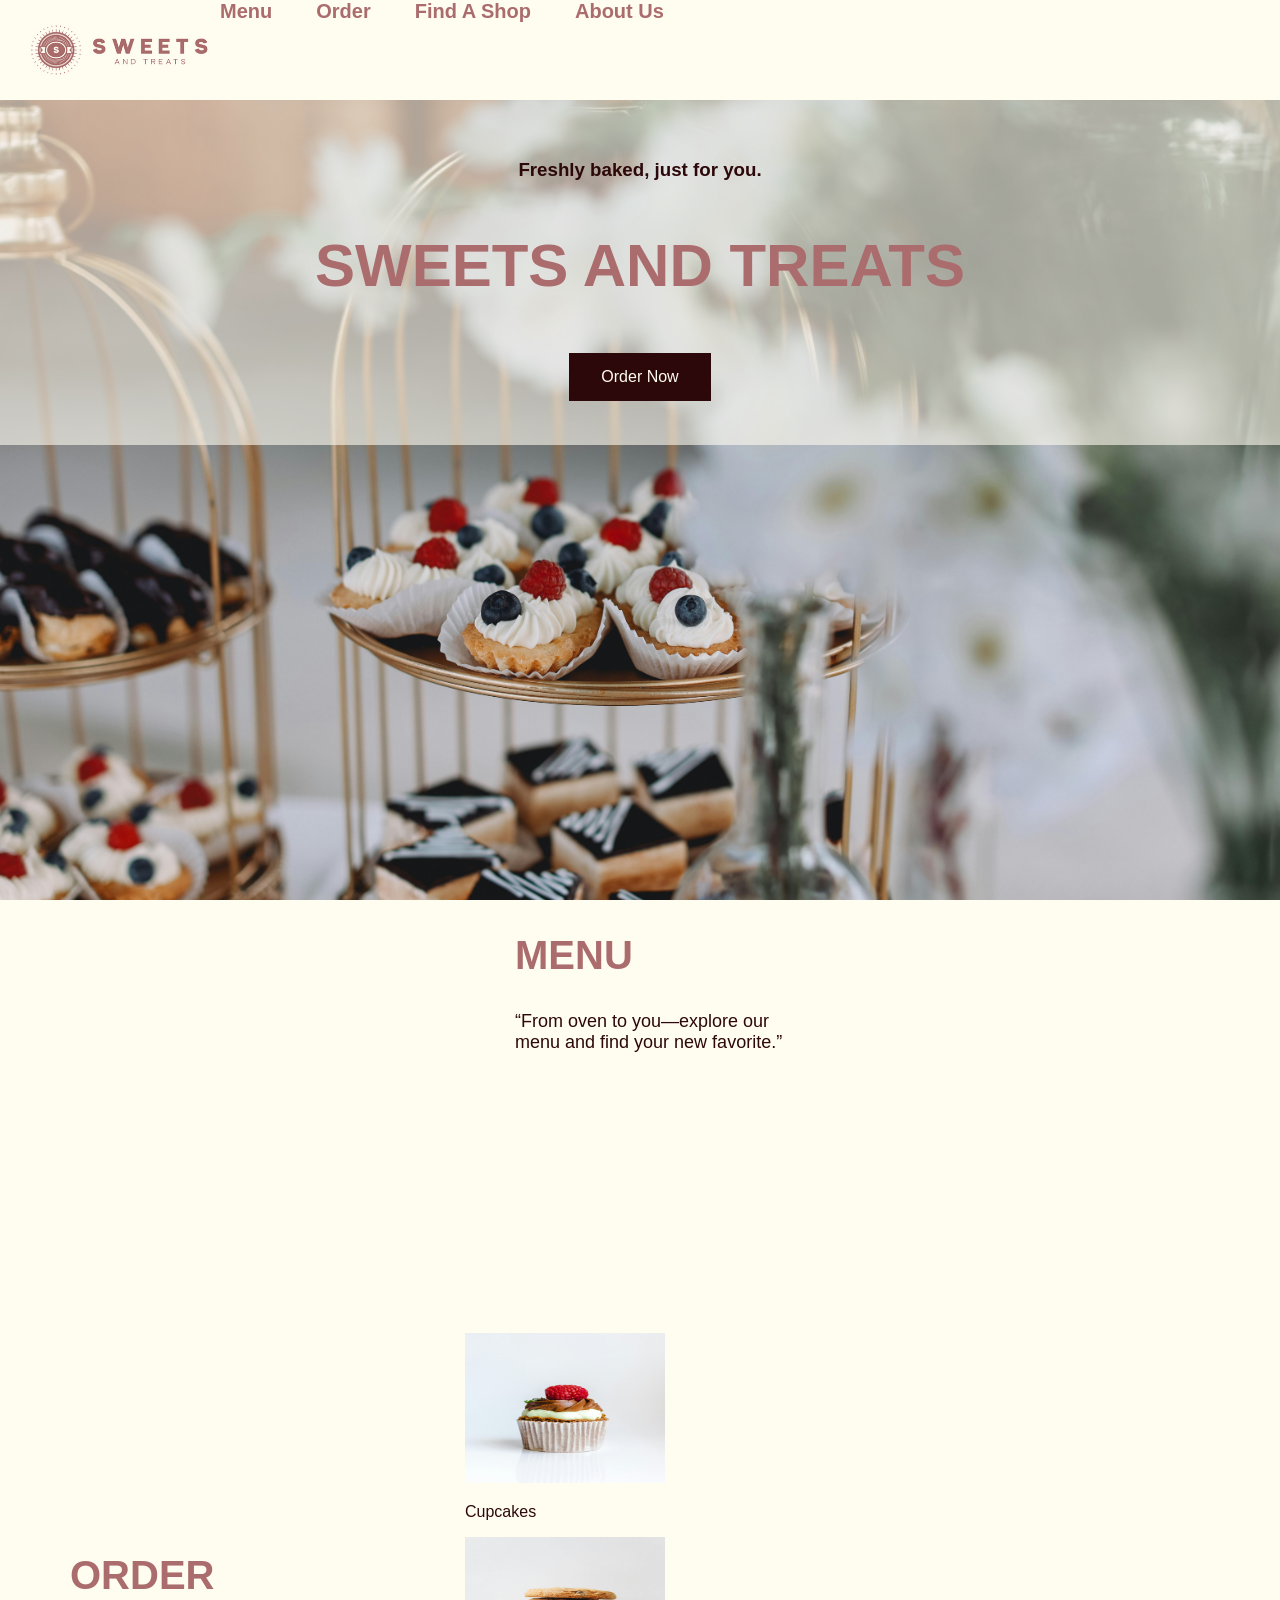
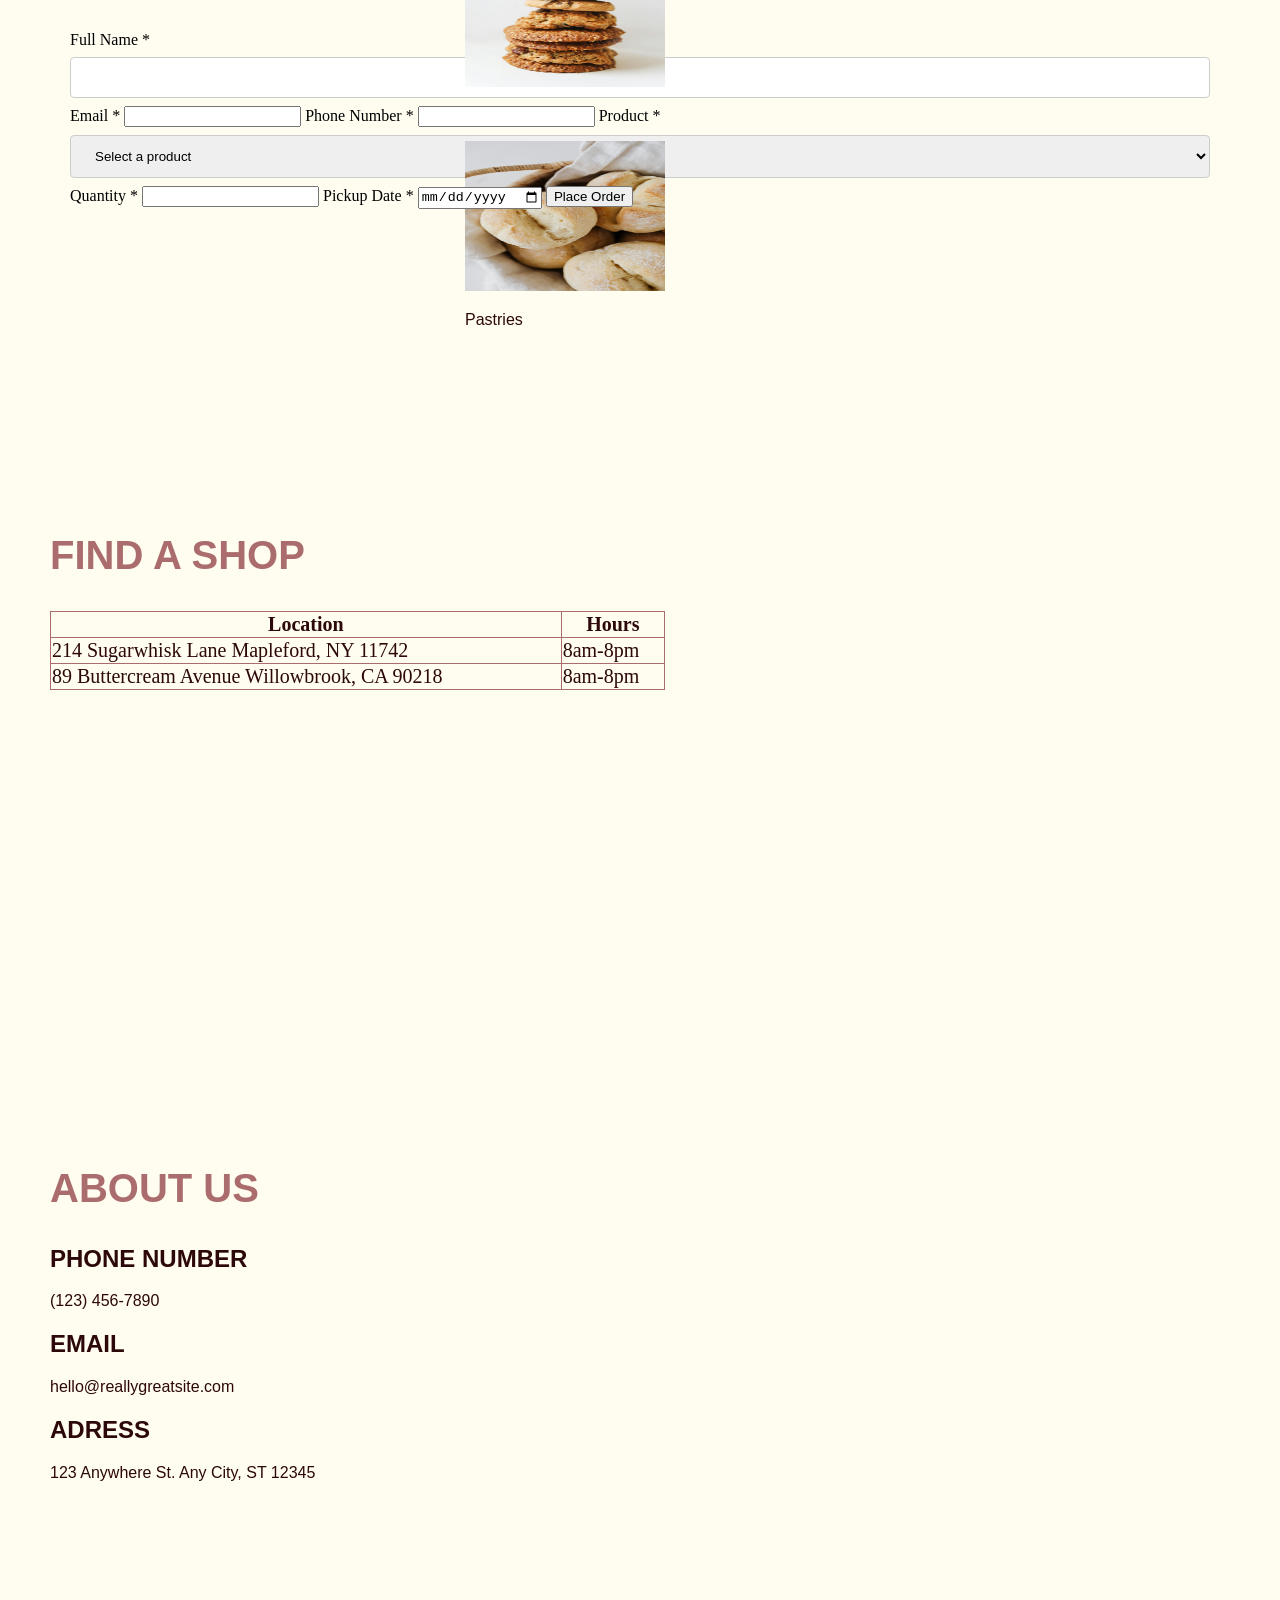
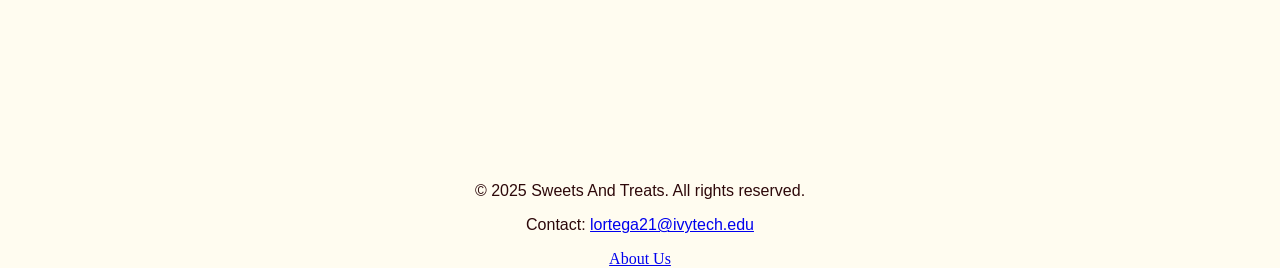
==== commit 8fcbe619: "Update index.html" ====
--- a/index.html
+++ b/index.html
@@ -43,8 +43,11 @@
             </div>
             <div class="imgMenu">
                <img src="cupcake.jpg" alt="Cupcake">
+               <p>Cupcakes</p>
                <img src="cookies.jpg" alt="Cookies">
+               <p>Cookies</p>
                <img src="pastries.jpg" alt="Pastries">
+               <p>Pastries</p>
             </div>
          </section>
       </div>
@@ -69,9 +72,9 @@
                   <label>Product *</label>
                   <select id="product">
                      <option value="">Select a product</option>
-                     <option value="cake">Cake</option>
+                     <option value="cake">Cookies</option>
                      <option value="cupcakes">Cupcakes</option>
-                     <option value="bread">Bread</option>
+                     <option value="bread">Pastry</option>
                   </select>
                   <small class="error"></small>
                  
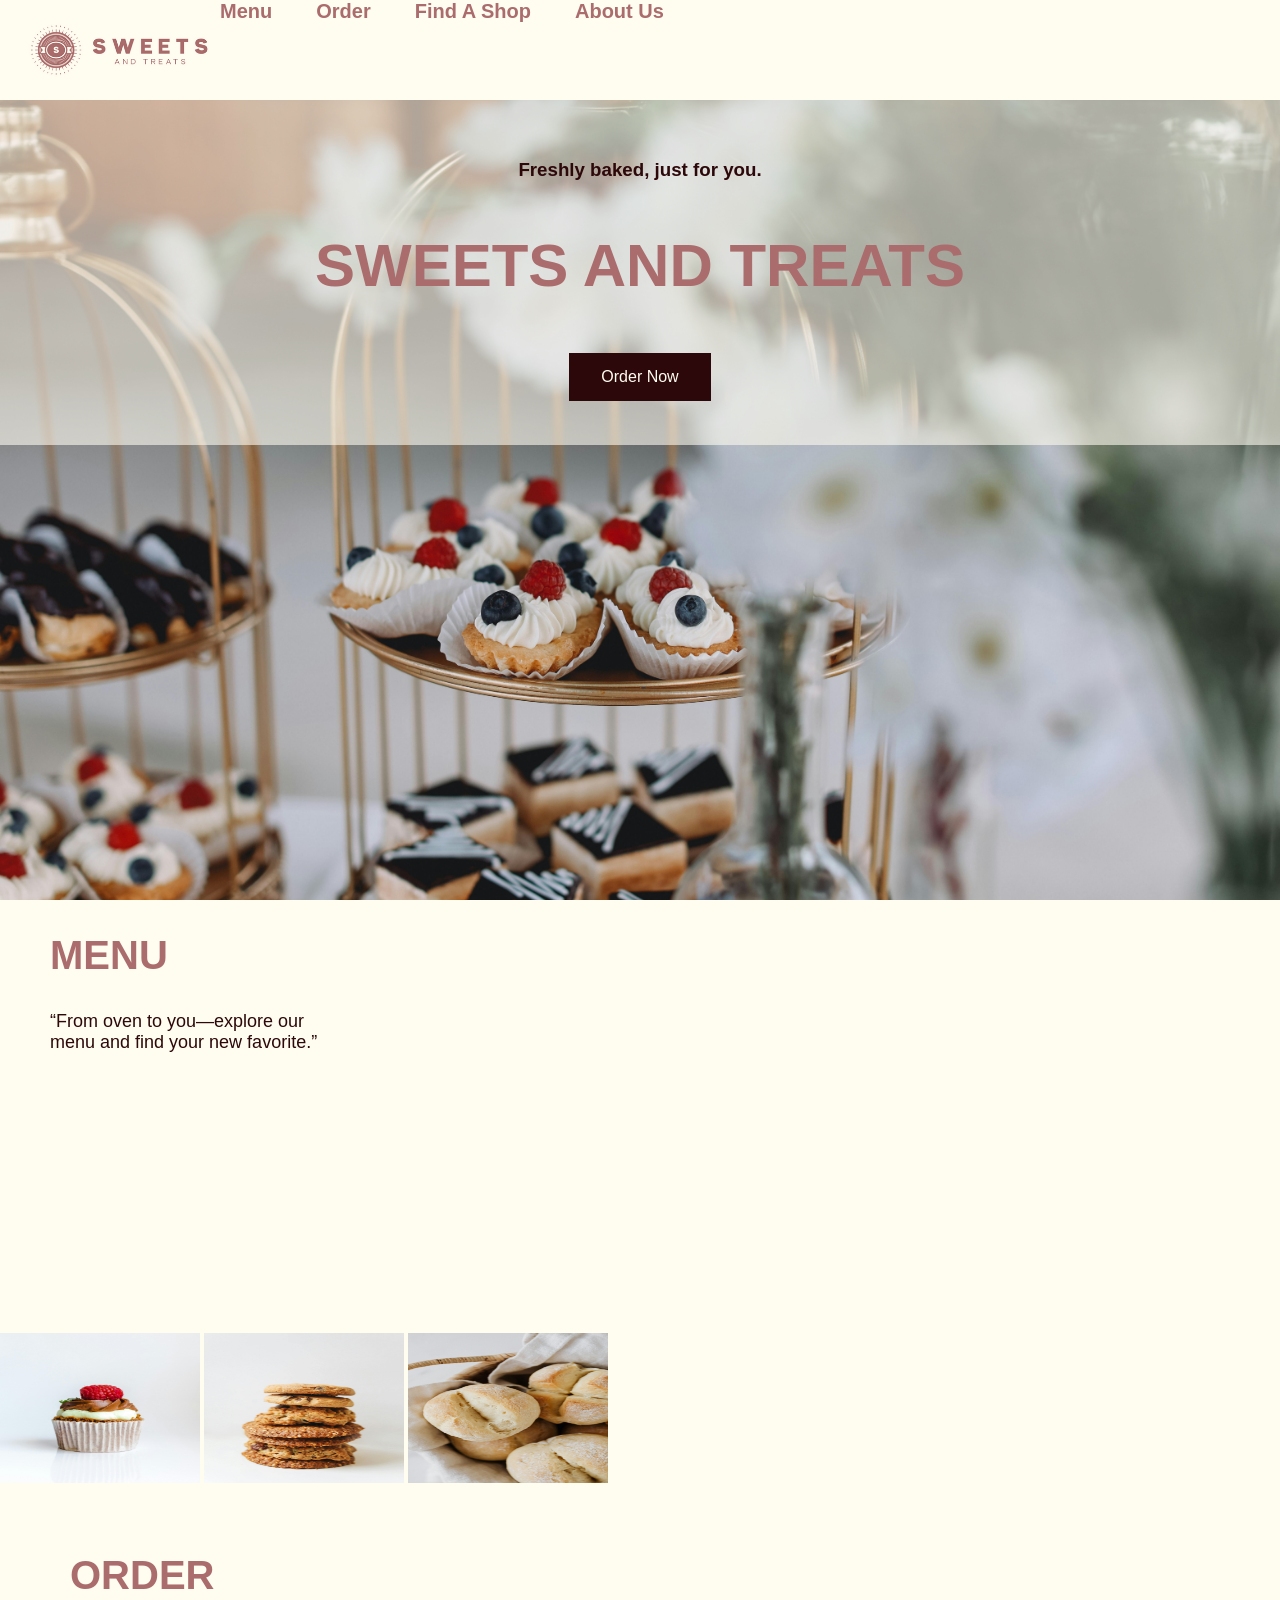
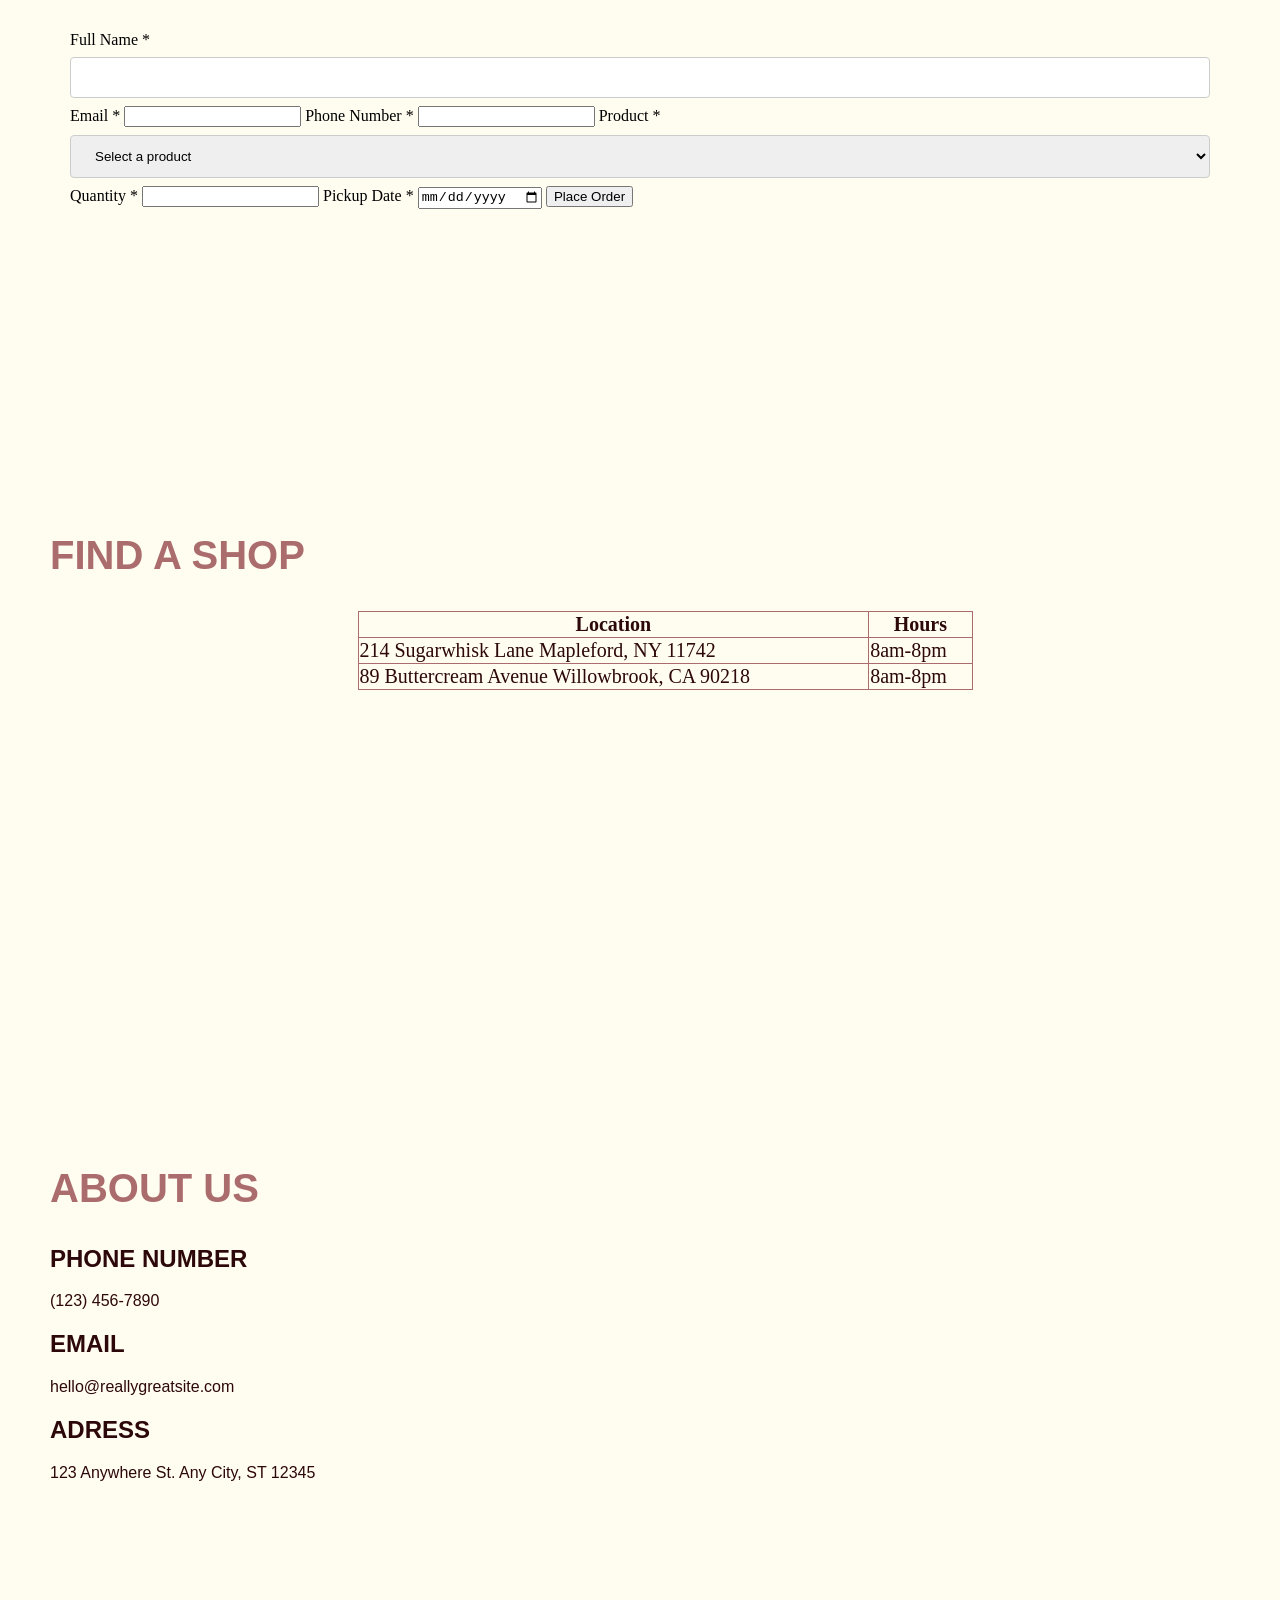
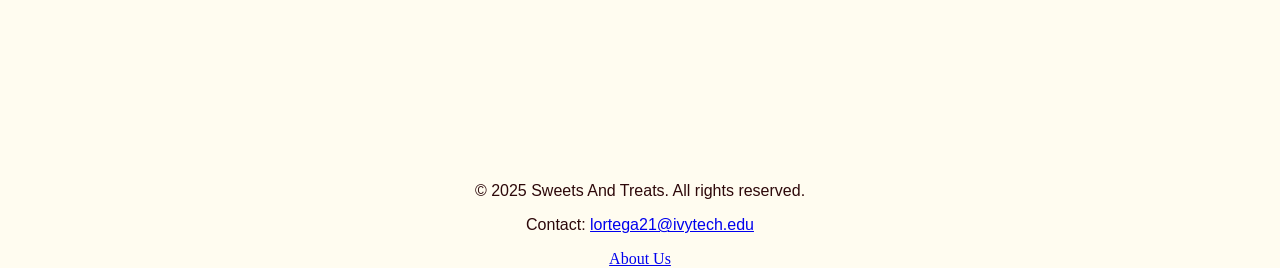
==== commit 9abc72ce: "Update index.html" ====
--- a/index.html
+++ b/index.html
@@ -43,11 +43,8 @@
             </div>
             <div class="imgMenu">
                <img src="cupcake.jpg" alt="Cupcake">
-               <p>Cupcakes</p>
                <img src="cookies.jpg" alt="Cookies">
-               <p>Cookies</p>
                <img src="pastries.jpg" alt="Pastries">
-               <p>Pastries</p>
             </div>
          </section>
       </div>
--- a/styles.css
+++ b/styles.css
@@ -39,6 +39,11 @@
 .imgMenu img {
   width: 200px;
   height: 150px;
+}
+.imgMenu p{
+  font-size: 18px;
+  font-family: arial;
+  color: #2D080A;
 }
 h1{
   color: #AA6C6C;
@@ -84,7 +89,6 @@
   height: 600px;
   background-color: #FFFCF0;
   display: flex;
-  justify-content: center;
   top-margin: 20px;
 }
 .menuText{
@@ -139,7 +143,6 @@
 .shopBackground{
   height: 600px;
   background-color: #FFFCF0;
-  align-items: center;
 }
 .shopContent{
   margin-left: 50px;
@@ -153,6 +156,7 @@
   font-famliy: arial;
   font-size: 20px;
   color: #2D080A;
+  margin: auto;
 }
 .aboutBackground{
   height: 600px;
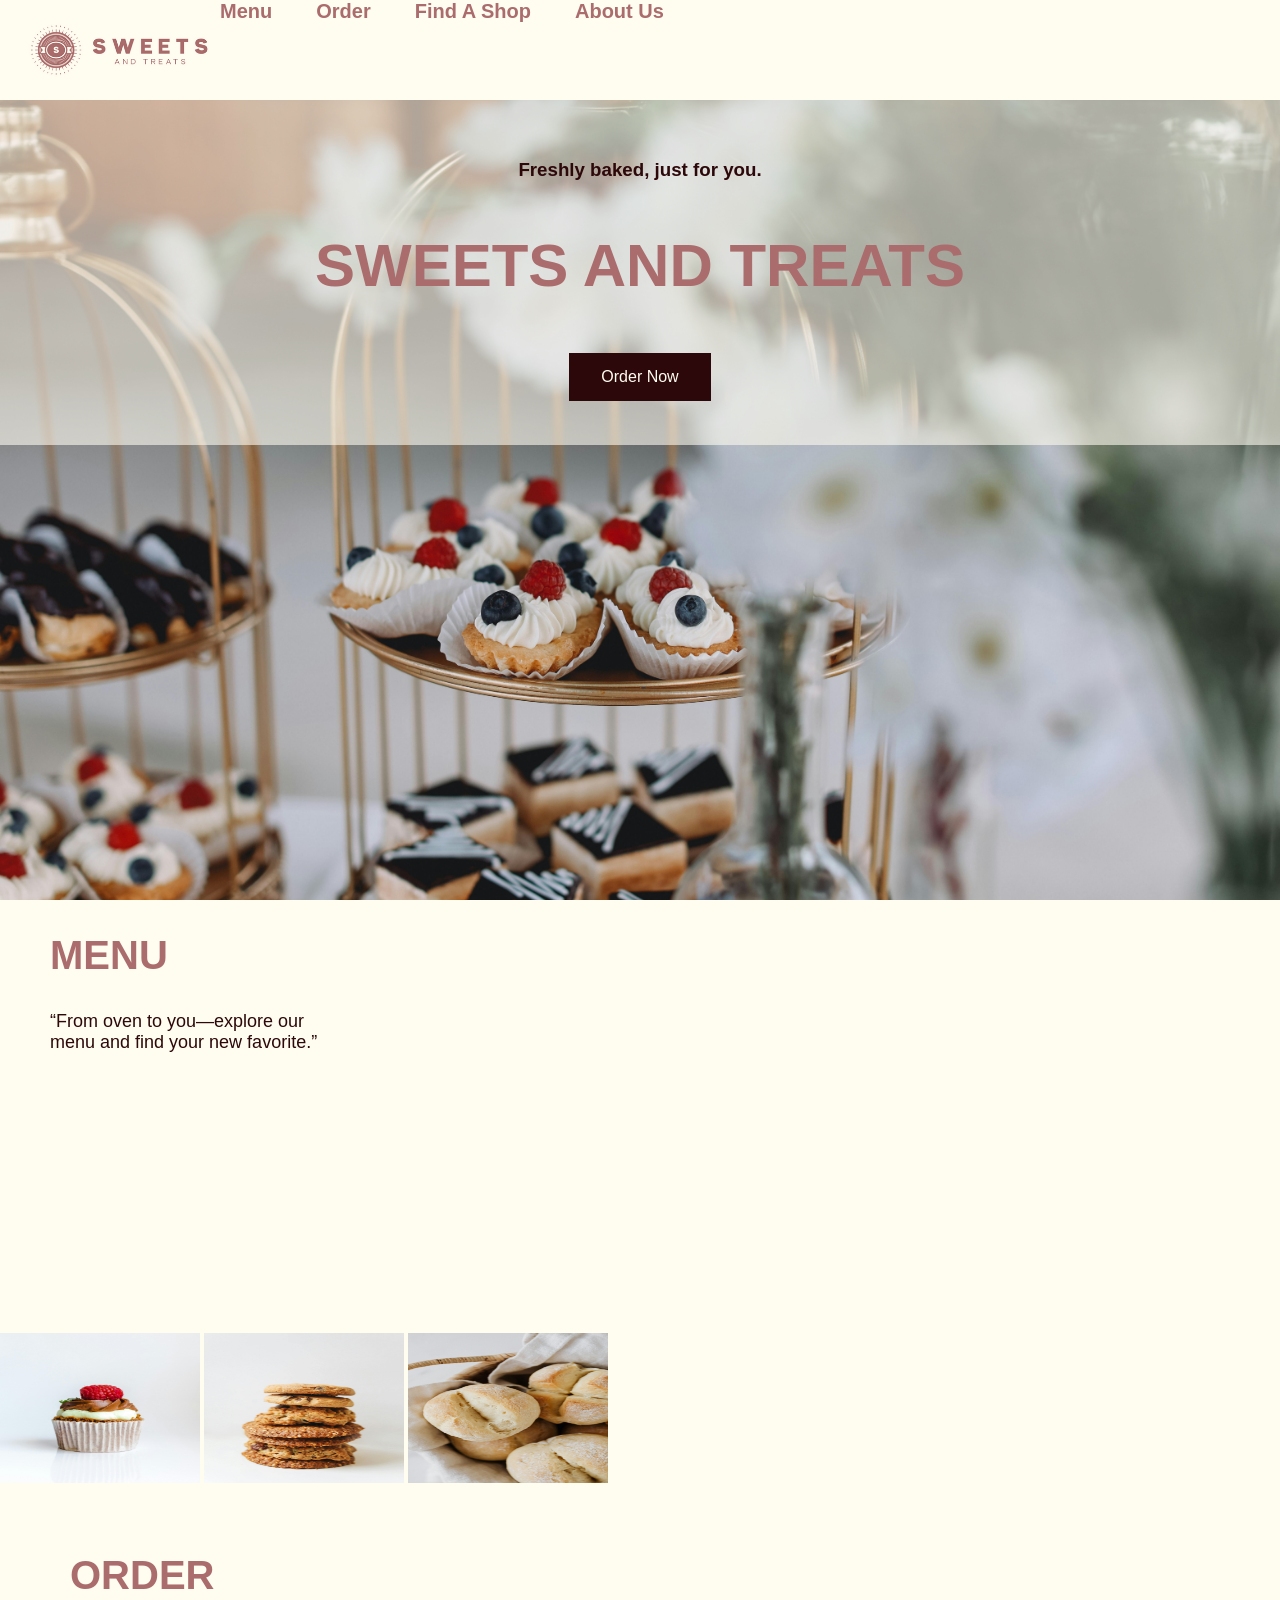
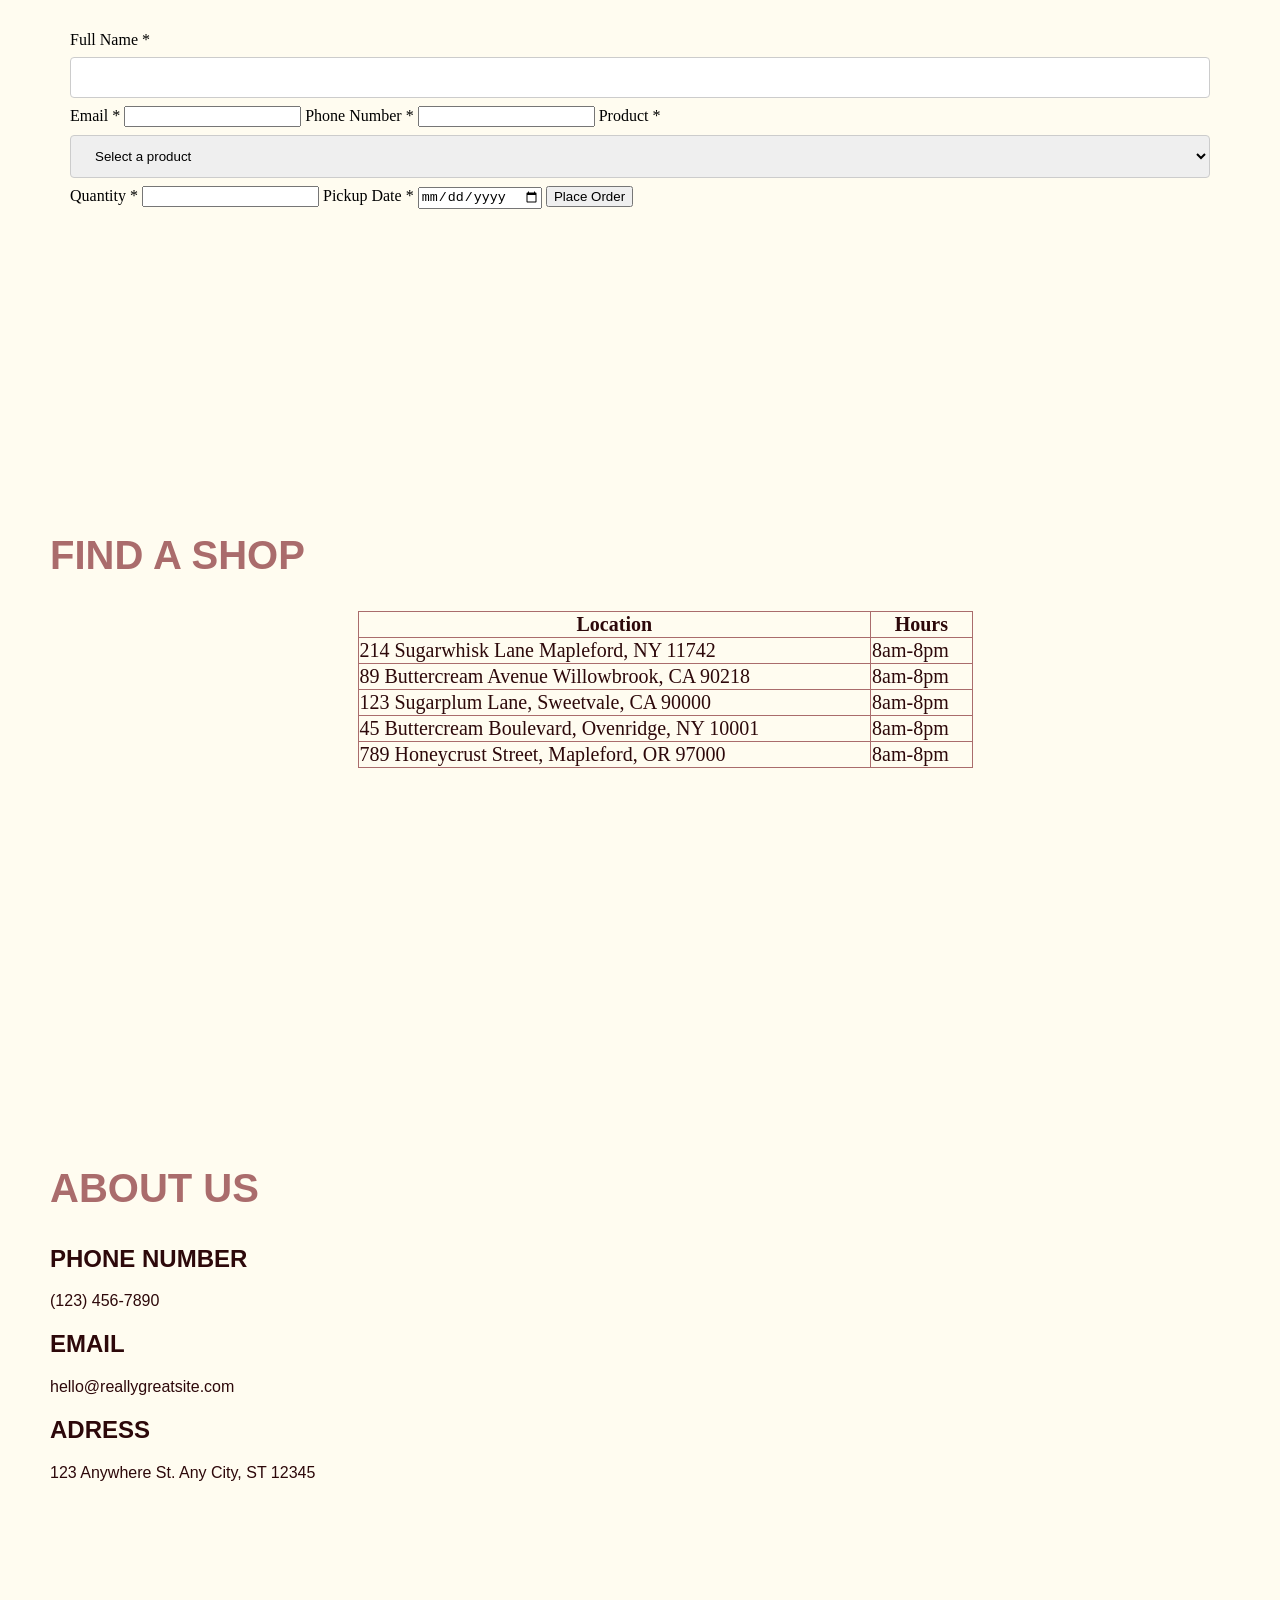
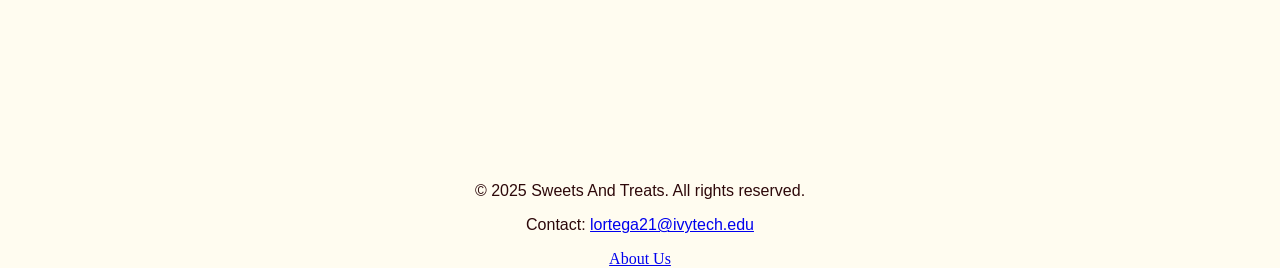
==== commit b4f80e77: "Update index.html" ====
--- a/index.html
+++ b/index.html
@@ -106,6 +106,18 @@
                    <td>89 Buttercream Avenue Willowbrook, CA 90218</td>
                    <td>8am-8pm</td>
                  </tr>
+                 <tr>
+                   <td>123 Sugarplum Lane, Sweetvale, CA 90000</td>
+                   <td>8am-8pm</td>
+                 </tr>
+                 <tr>
+                   <td>45 Buttercream Boulevard, Ovenridge, NY 10001</td>
+                   <td>8am-8pm</td>
+                 </tr>
+                 <tr>
+                   <td>789 Honeycrust Street, Mapleford, OR 97000</td>
+                   <td>8am-8pm</td>
+                 </tr>
                </table>
             </section>
          </div>
